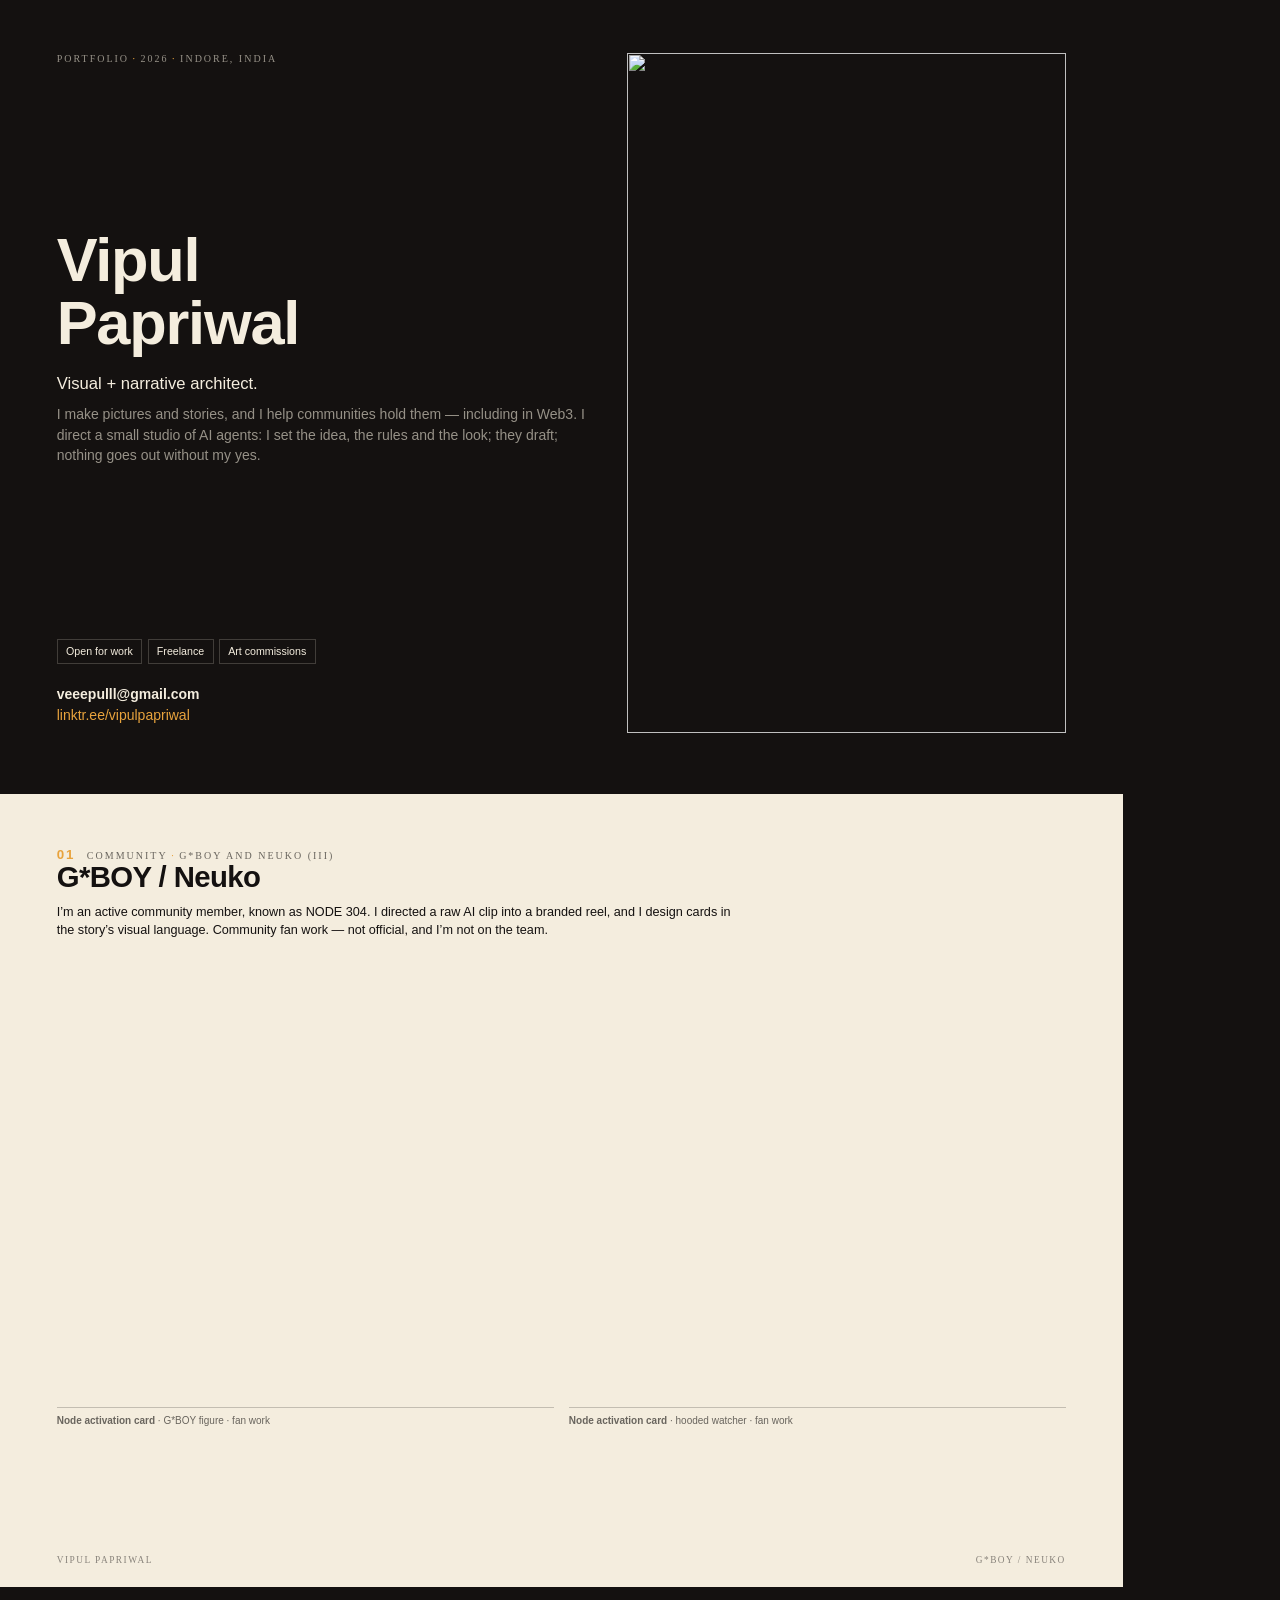
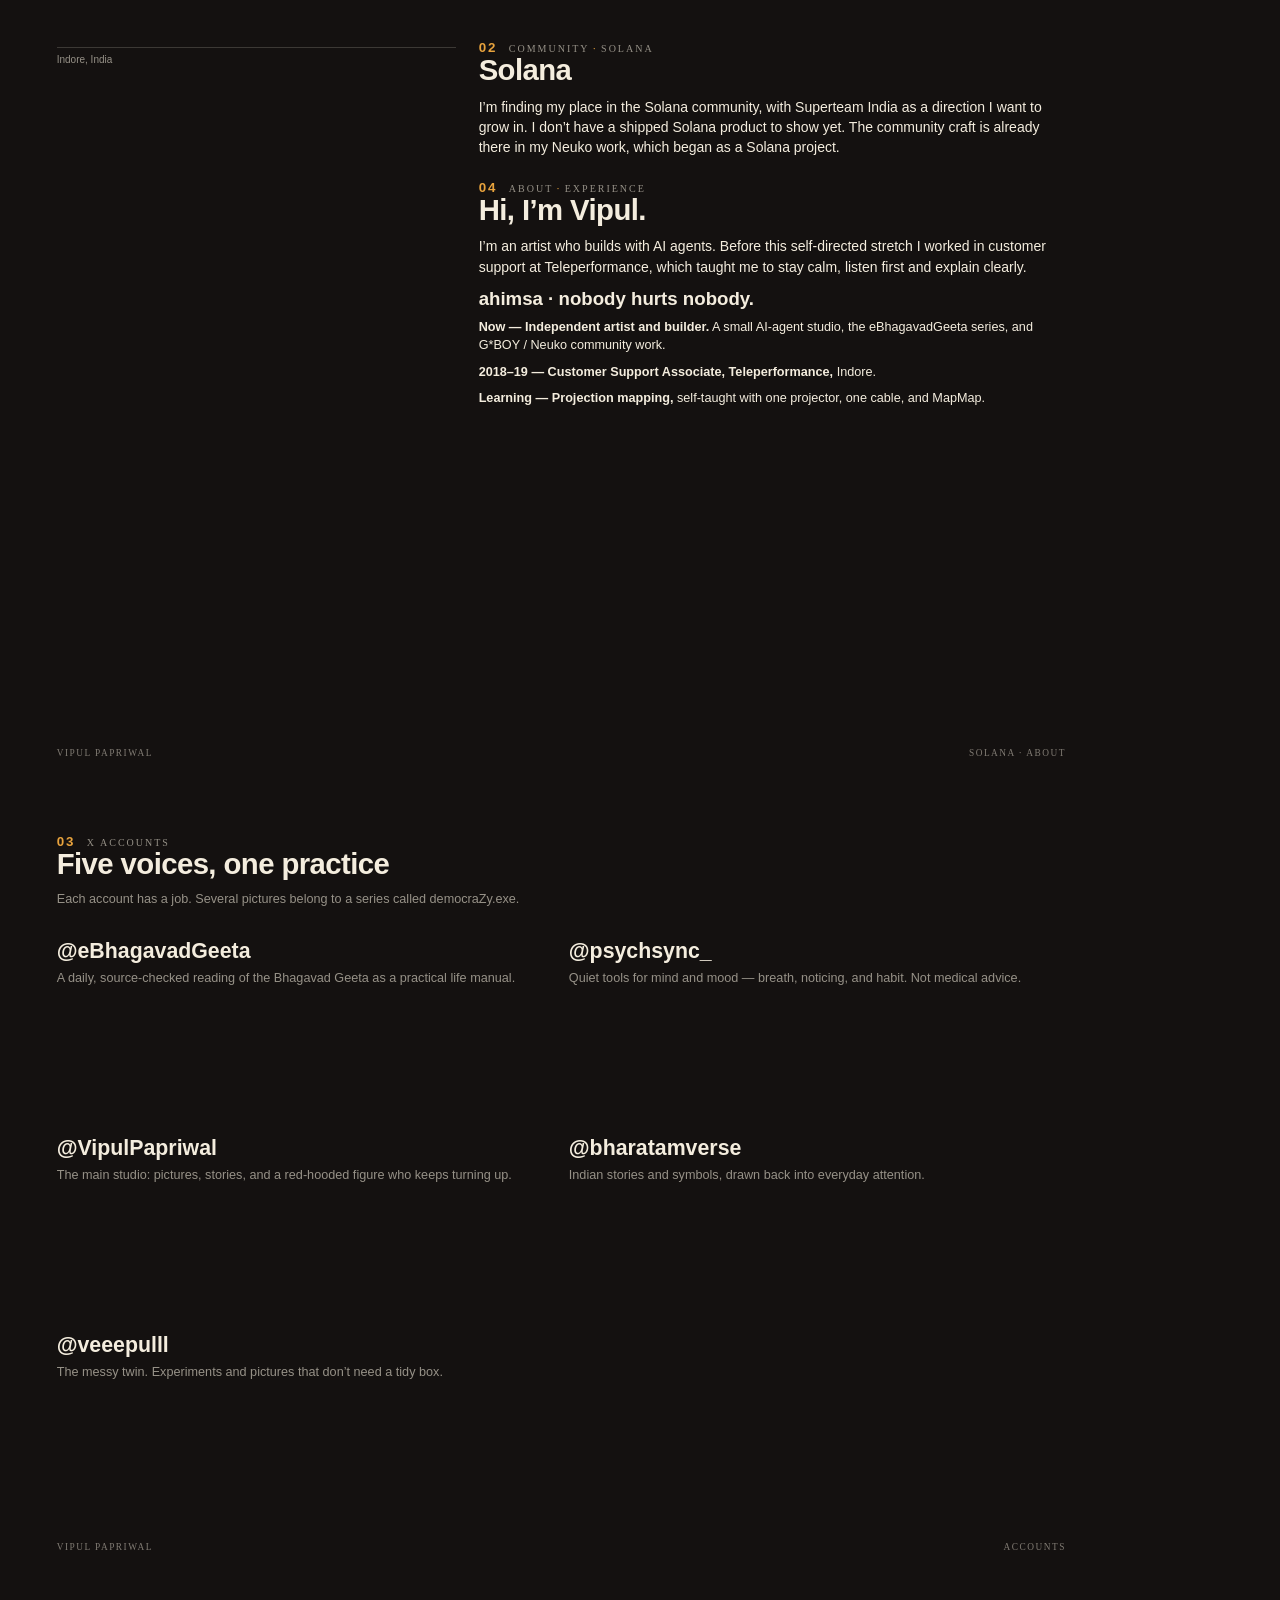
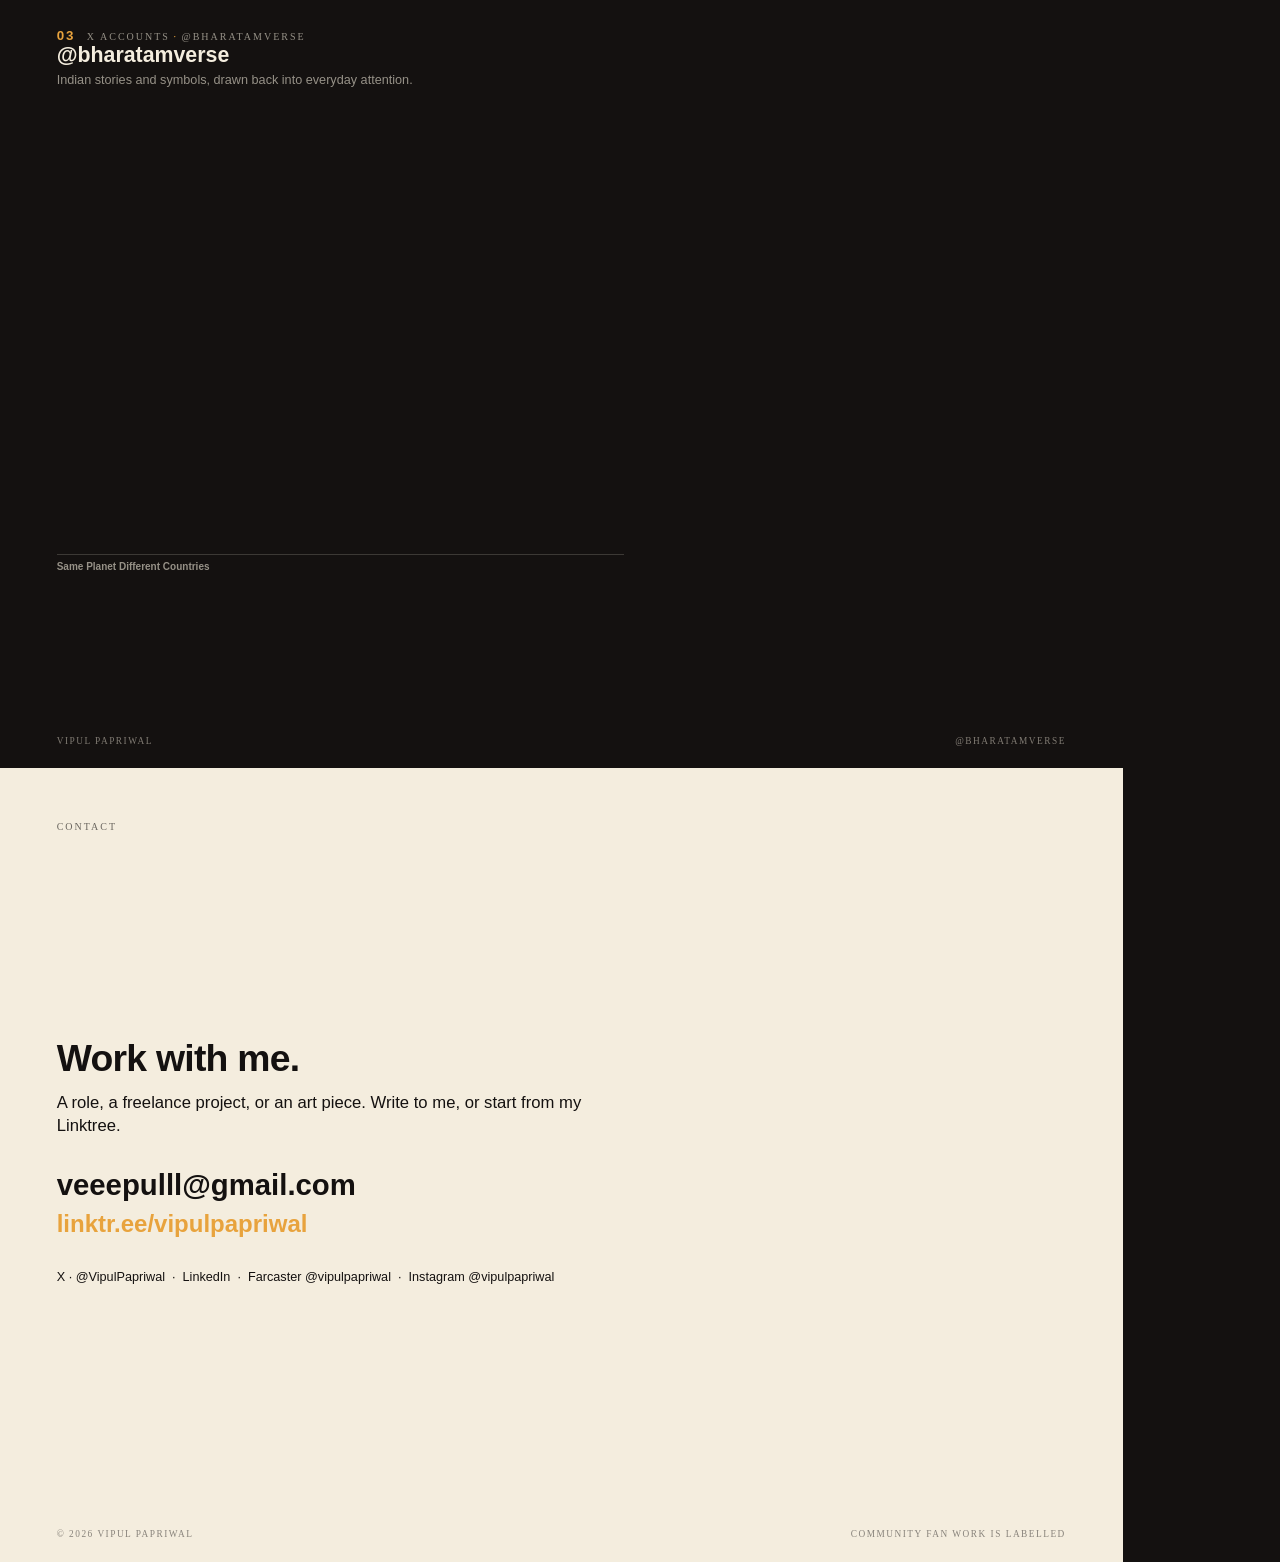
==== print.html @ c5badc03 "Portfolio v2 (dark)" ====
<!doctype html><html lang="en"><head><meta charset="utf-8"><title>Vipul Papriwal · Portfolio</title><style>
@font-face{font-family:"Unbounded";src:url("assets/fonts/Unbounded.ttf") format("truetype");font-weight:200 900}
@font-face{font-family:"Space Grotesk";src:url("assets/fonts/SpaceGrotesk.ttf") format("truetype");font-weight:300 700}
@font-face{font-family:"Tiro";src:url("assets/fonts/TiroDevanagariSanskrit-Regular.ttf") format("truetype")}
@font-face{font-family:"Tiro";src:url("assets/fonts/TiroDevanagariSanskrit-Italic.ttf") format("truetype");font-style:italic}
@page{size:A4 landscape;margin:0}
*{box-sizing:border-box}
html,body{margin:0;-webkit-print-color-adjust:exact;print-color-adjust:exact}
body{font:400 10.5pt/1.45 "Space Grotesk",sans-serif;color:#F4EDDE;background:#141110}
.pg{width:297mm;height:210mm;padding:14mm 15mm 16mm;background:#141110;color:#F4EDDE;position:relative;overflow:hidden;page-break-after:always;display:flex;flex-direction:column}
.pg:last-child{page-break-after:auto}
.pg.inv{background:#F4EDDE;color:#141110}
.pg.inv .lb,.pg.inv .cap,.pg.inv .mu{color:color-mix(in srgb, #141110 62%, #F4EDDE)}
.pg.inv .cap{border-color:color-mix(in srgb, #141110 22%, #F4EDDE)}
h1,h2{font-family:"Unbounded",sans-serif;font-weight:800;margin:0;line-height:1.02;letter-spacing:-.02em}
h1{font-size:46pt}h2{font-size:22pt;margin:0 0 3mm}
.lb{font:500 7.5pt "Space Grotesk";letter-spacing:.2em;text-transform:uppercase;color:color-mix(in srgb, #F4EDDE 58%, #141110)}
.lb i{font-style:normal;color:#E8A33D;padding:0 .35em}
.n{font:800 10pt Unbounded,sans-serif;color:#E8A33D;margin-right:3mm}
.cap{font-size:7.5pt;color:color-mix(in srgb, #F4EDDE 58%, #141110);border-top:1px solid color-mix(in srgb, #F4EDDE 18%, #141110);padding-top:1.4mm;margin-top:1.8mm;line-height:1.35}
.cap b{font-weight:600;color:inherit}
.mu{color:color-mix(in srgb, #F4EDDE 58%, #141110)}
.foot{position:absolute;bottom:6mm;left:15mm;right:15mm;display:flex;justify-content:space-between;font:500 7pt "Space Grotesk";letter-spacing:.16em;text-transform:uppercase;color:color-mix(in srgb, #F4EDDE 48%, #141110)}
.pg.inv .foot{color:color-mix(in srgb, #141110 48%, #F4EDDE)}
.row{display:flex;gap:6mm;flex:1;min-height:0;max-height:100%}
.col{display:flex;flex-direction:column;min-height:0}
.photo{width:100%;max-height:152mm;object-fit:cover}
.onefig{max-height:152mm;width:auto;max-width:100%;object-fit:contain}
.grid figure img{max-height:118mm;object-fit:contain;width:100%;height:auto}
.grid.g1{grid-template-columns:minmax(0, 150mm)}
img,video{display:block;max-width:100%;height:auto}
.fit{width:100%;height:100%;object-fit:cover}
p{margin:0 0 2.2mm}
a{color:#E8A33D;text-decoration:none}
.chip{display:inline-block;border:1px solid color-mix(in srgb, #F4EDDE 20%, #141110);padding:1mm 2.2mm;margin:0 1.4mm 1.4mm 0;font-size:8pt}
.grid{display:grid;gap:4mm;flex:1;min-height:0}
.grid.g2{grid-template-columns:1fr 1fr}
.grid.g3{grid-template-columns:1fr 1fr 1fr}
figure{margin:0;display:flex;flex-direction:column;min-height:0}
figure img{width:100%;height:auto;max-height:100%;object-fit:contain;flex:1}
.leadp{font-size:12.5pt;max-width:150mm;margin-top:5mm;line-height:1.35}
.small{font-size:9.5pt}
.tag{color:#E8A33D;letter-spacing:.12em;text-transform:uppercase;font-size:6.5pt;margin-left:1.5mm}
</style></head><body>
<section class="pg">
  <div class="row">
    <div class="col" style="flex:1.25;justify-content:space-between">
      <div class="lb">Portfolio<i>·</i>2026<i>·</i>Indore, India</div>
      <div>
        <h1>Vipul<br>Papriwal</h1>
        <p class="leadp">Visual + narrative architect.</p>
        <p class="mu" style="max-width:140mm">I make pictures and stories, and I help communities hold them — including in Web3. I direct a small studio of AI agents: I set the idea, the rules and the look; they draft; nothing goes out without my yes.</p>
      </div>
      <div>
        <span class="chip">Open for work</span><span class="chip">Freelance</span><span class="chip">Art commissions</span>
        <p style="margin-top:4mm"><b>veeepulll@gmail.com</b><br><span style="color:#E8A33D">linktr.ee/vipulpapriwal</span></p>
      </div>
    </div>
    <div class="col" style="flex:1"><img class="fit" src="assets/img/portrait.jpg" style="object-position:50% 28%" alt=""></div>
  </div>
</section>

<section class="pg inv">
  <div class="lb"><span class="n">01</span>Community<i>·</i>G*BOY and Neuko (iii)</div>
  <h2>G*BOY / Neuko</h2>
  <div class="row" style="flex:0 0 auto;margin-bottom:4mm">
    <p class="small" style="max-width:180mm;margin:0">I’m an active community member, known as NODE 304. I directed a raw AI clip into a branded reel, and I design cards in the story’s visual language. Community fan work — not official, and I’m not on the team.</p>
  </div>
  <div class="grid g2"><figure><img src="assets/img/neuko_node_card_gboy.jpg" alt=""><div class="cap"><b>Node activation card</b> · G*BOY figure · fan work</div></figure><figure><img src="assets/img/neuko_node_card_eye.jpg" alt=""><div class="cap"><b>Node activation card</b> · hooded watcher · fan work</div></figure></div>
  <div class="foot"><span>Vipul Papriwal</span><span>G*BOY / Neuko</span></div>
</section>

<section class="pg">
  <div class="row">
    <div class="col" style="flex:.85">
      <img class="photo" src="assets/img/portrait_husky.jpg" alt="" style="object-position:50% 20%">
      <div class="cap">Indore, India</div>
    </div>
    <div class="col" style="flex:1.25;justify-content:space-between">
      <div>
        <div class="lb"><span class="n">02</span>Community<i>·</i>Solana</div>
        <h2>Solana</h2>
        <p>I’m finding my place in the Solana community, with Superteam India as a direction I want to grow in. I don’t have a shipped Solana product to show yet. The community craft is already there in my Neuko work, which began as a Solana project.</p>
        <div class="lb" style="margin-top:6mm"><span class="n">04</span>About<i>·</i>experience</div>
        <h2>Hi, I’m Vipul.</h2>
        <p>I’m an artist who builds with AI agents. Before this self-directed stretch I worked in customer support at Teleperformance, which taught me to stay calm, listen first and explain clearly.</p>
        <p style="font:700 14pt Unbounded,sans-serif;margin:3mm 0 2mm">ahimsa · nobody hurts nobody.</p>
        <p class="small"><b>Now — Independent artist and builder.</b> A small AI-agent studio, the eBhagavadGeeta series, and G*BOY / Neuko community work.</p>
        <p class="small"><b>2018–19 — Customer Support Associate, Teleperformance,</b> Indore.</p>
        <p class="small"><b>Learning — Projection mapping,</b> self-taught with one projector, one cable, and MapMap.</p>
      </div>
    </div>
  </div>
  <div class="foot"><span>Vipul Papriwal</span><span>Solana · About</span></div>
</section>
<section class="pg"><div class="lb"><span class="n">03</span>X accounts</div><h2>Five voices, one practice</h2><p class="small mu" style="max-width:180mm;margin:0 0 8mm">Each account has a job. Several pictures belong to a series called democraZy.exe.</p><div class="grid g2"><div style="margin-bottom:7mm"><div style="font:800 16pt Unbounded,sans-serif">@eBhagavadGeeta</div><p class="small mu" style="max-width:140mm;margin:1.5mm 0 0">A daily, source-checked reading of the Bhagavad Geeta as a practical life manual.</p></div><div style="margin-bottom:7mm"><div style="font:800 16pt Unbounded,sans-serif">@psychsync_</div><p class="small mu" style="max-width:140mm;margin:1.5mm 0 0">Quiet tools for mind and mood — breath, noticing, and habit. Not medical advice.</p></div><div style="margin-bottom:7mm"><div style="font:800 16pt Unbounded,sans-serif">@VipulPapriwal</div><p class="small mu" style="max-width:140mm;margin:1.5mm 0 0">The main studio: pictures, stories, and a red-hooded figure who keeps turning up.</p></div><div style="margin-bottom:7mm"><div style="font:800 16pt Unbounded,sans-serif">@bharatamverse</div><p class="small mu" style="max-width:140mm;margin:1.5mm 0 0">Indian stories and symbols, drawn back into everyday attention.</p></div><div style="margin-bottom:7mm"><div style="font:800 16pt Unbounded,sans-serif">@veeepulll</div><p class="small mu" style="max-width:140mm;margin:1.5mm 0 0">The messy twin. Experiments and pictures that don’t need a tidy box.</p></div></div><div class="foot"><span>Vipul Papriwal</span><span>Accounts</span></div></section>
<section class="pg"><div class="lb"><span class="n">03</span>X accounts<i>·</i>@bharatamverse</div><div class="col" style="flex:1"><div style="font:800 16pt Unbounded,sans-serif">@bharatamverse</div><p class="small mu" style="max-width:120mm;margin:1mm 0 3mm">Indian stories and symbols, drawn back into everyday attention.</p><div class="grid g1"><figure><img src="assets/art/01.jpg" alt=""><div class="cap"><b>Same Planet Different Countries</b></div></figure></div></div><div class="foot"><span>Vipul Papriwal</span><span>@bharatamverse</span></div></section>

<section class="pg inv">
  <div class="lb">Contact</div>
  <div class="col" style="flex:1;justify-content:center">
    <h2 style="font-size:28pt;margin-bottom:4mm">Work with me.</h2>
    <p class="leadp" style="margin-top:0">A role, a freelance project, or an art piece. Write to me, or start from my Linktree.</p>
    <p style="font:800 22pt Unbounded,sans-serif;margin:6mm 0 2mm">veeepulll@gmail.com</p>
    <p style="font:800 18pt Unbounded,sans-serif;color:#E8A33D;margin:0 0 8mm">linktr.ee/vipulpapriwal</p>
    <p class="small">X · @VipulPapriwal &nbsp;·&nbsp; LinkedIn &nbsp;·&nbsp; Farcaster @vipulpapriwal &nbsp;·&nbsp; Instagram @vipulpapriwal</p>
  </div>
  <div class="foot"><span>© 2026 Vipul Papriwal</span><span>Community fan work is labelled</span></div>
</section></body></html>
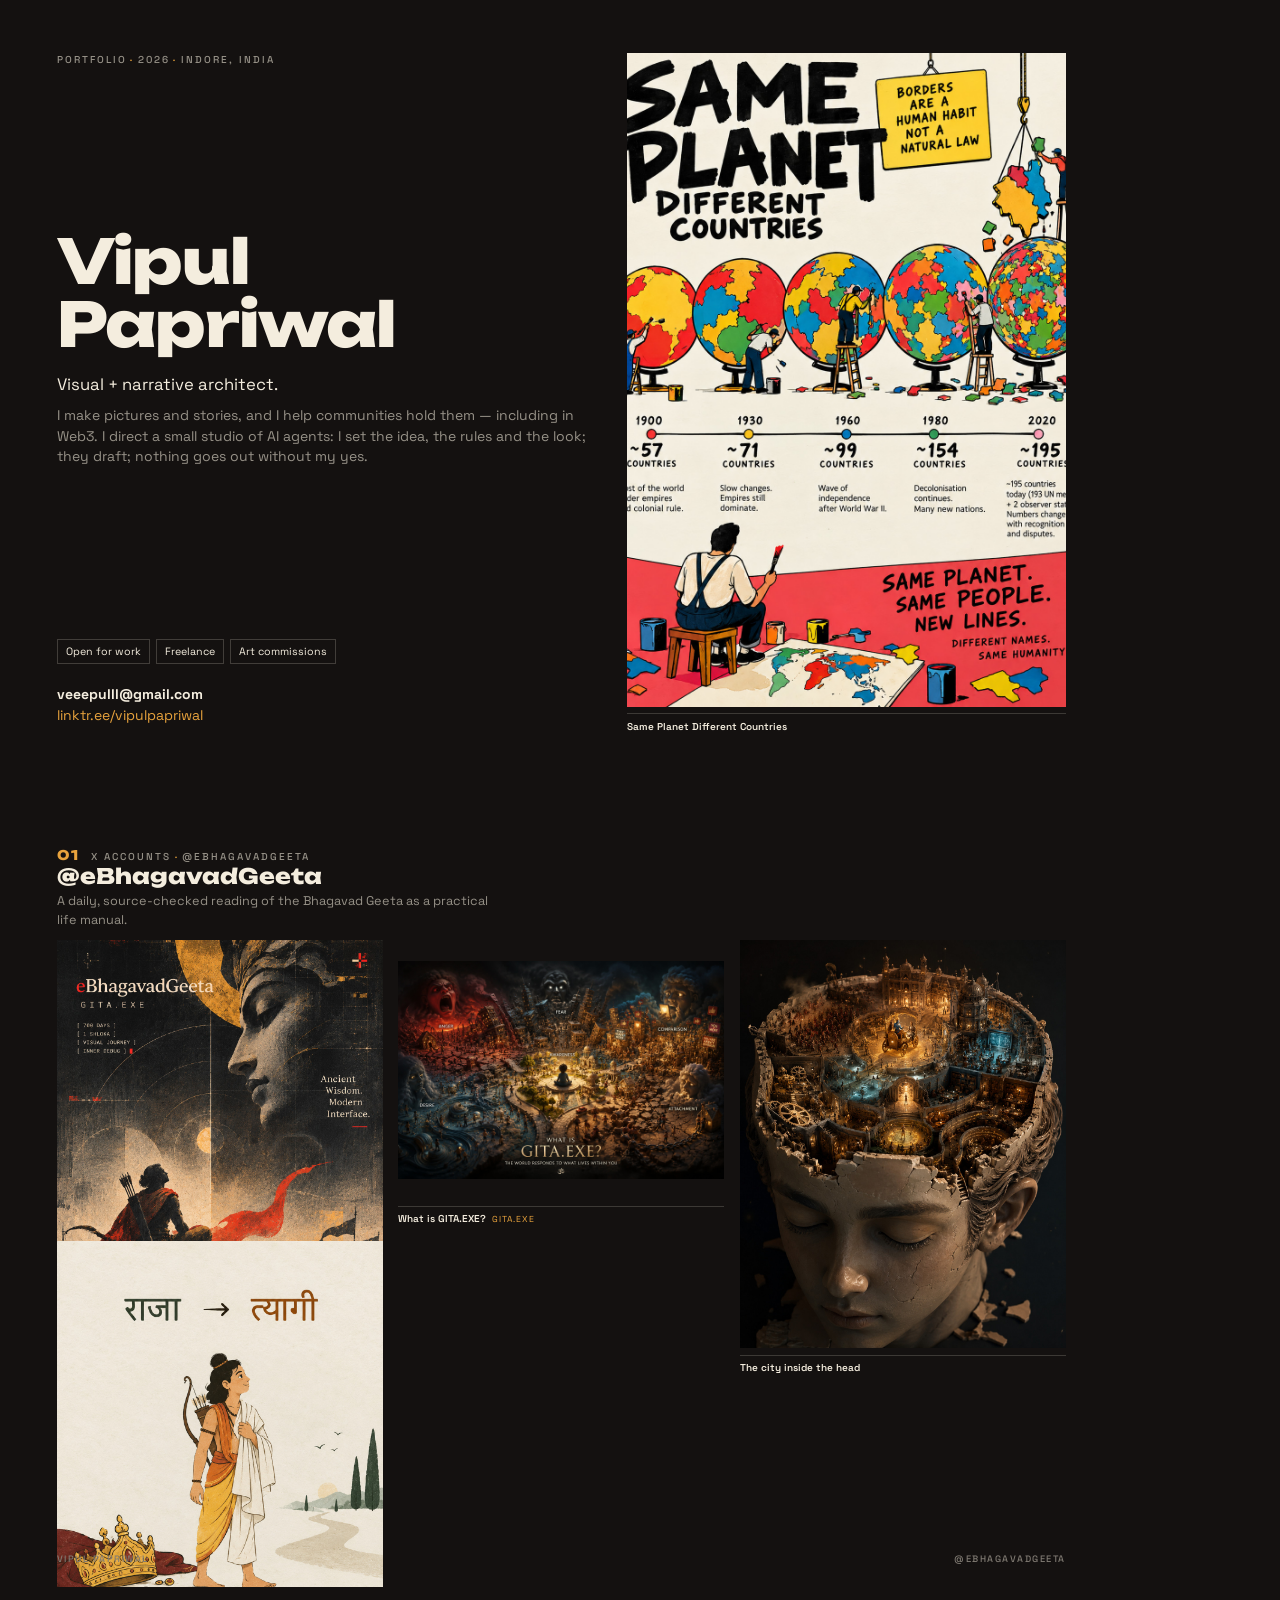
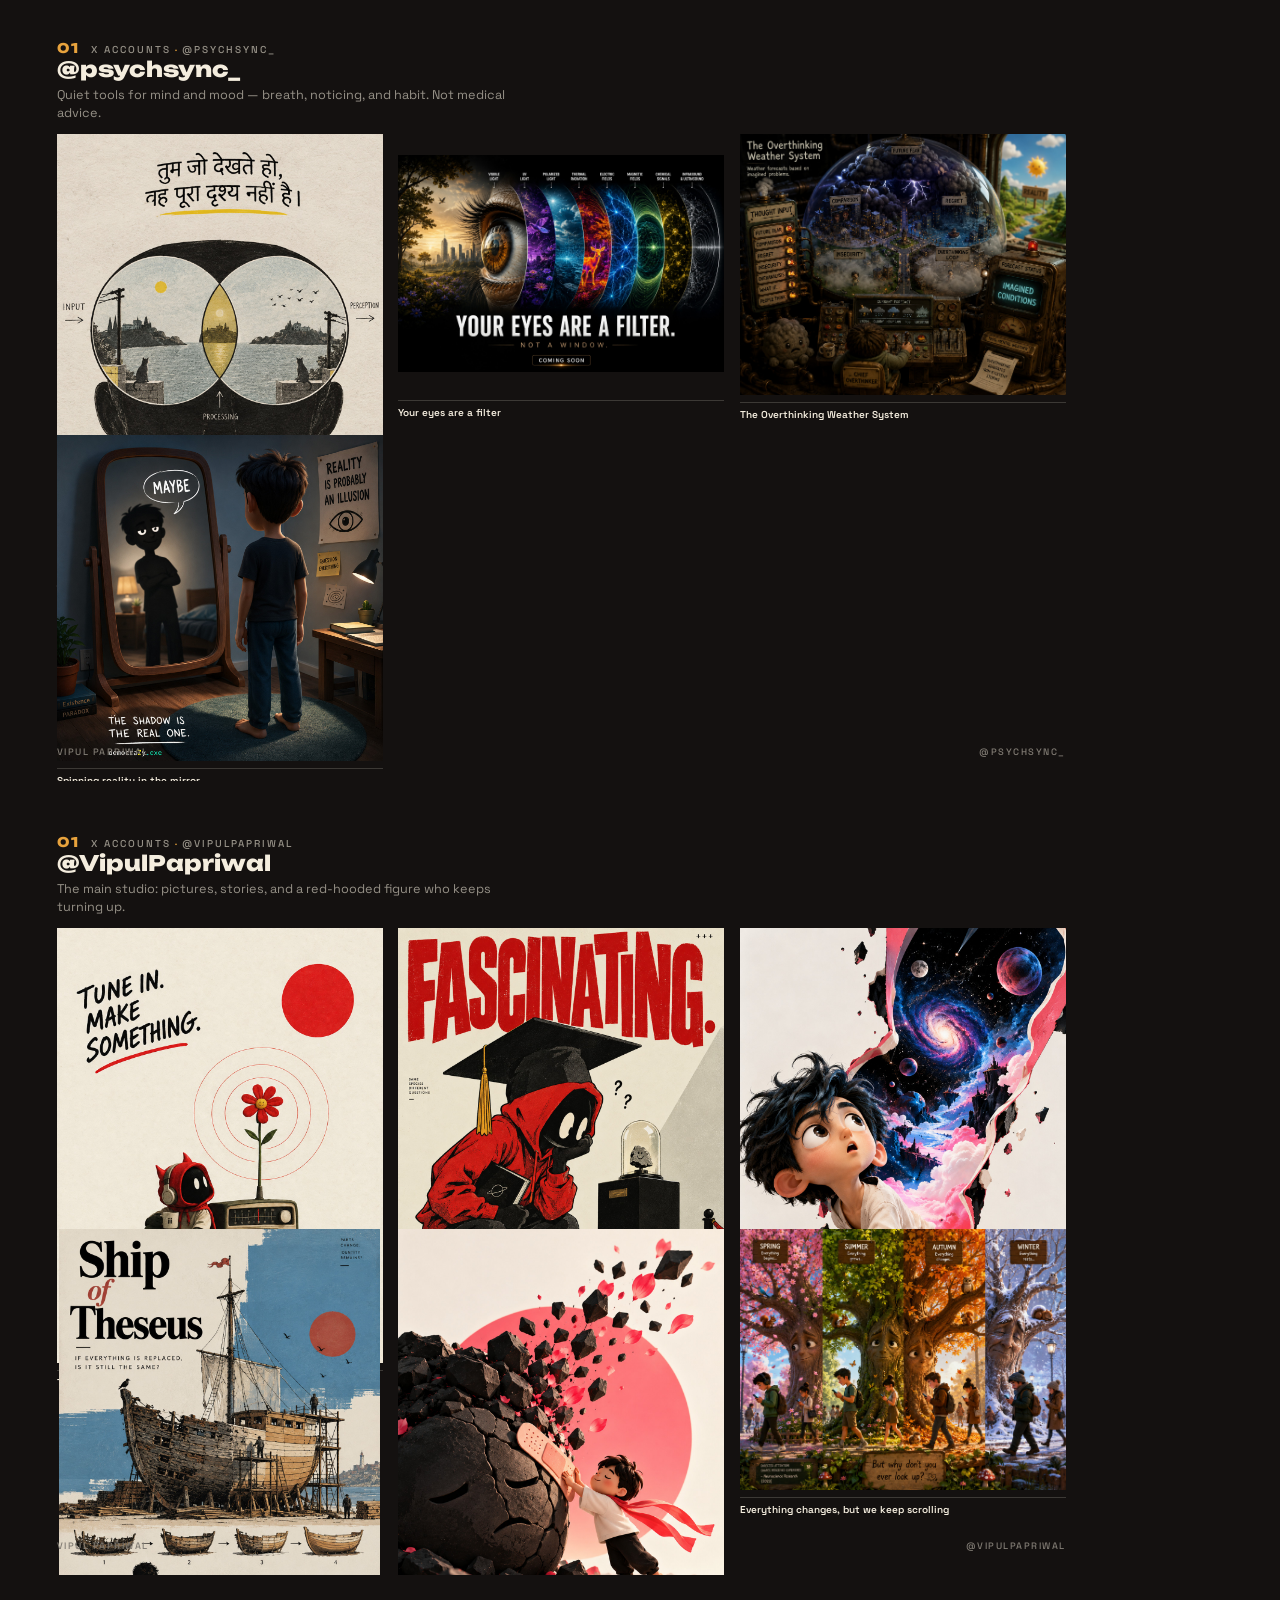
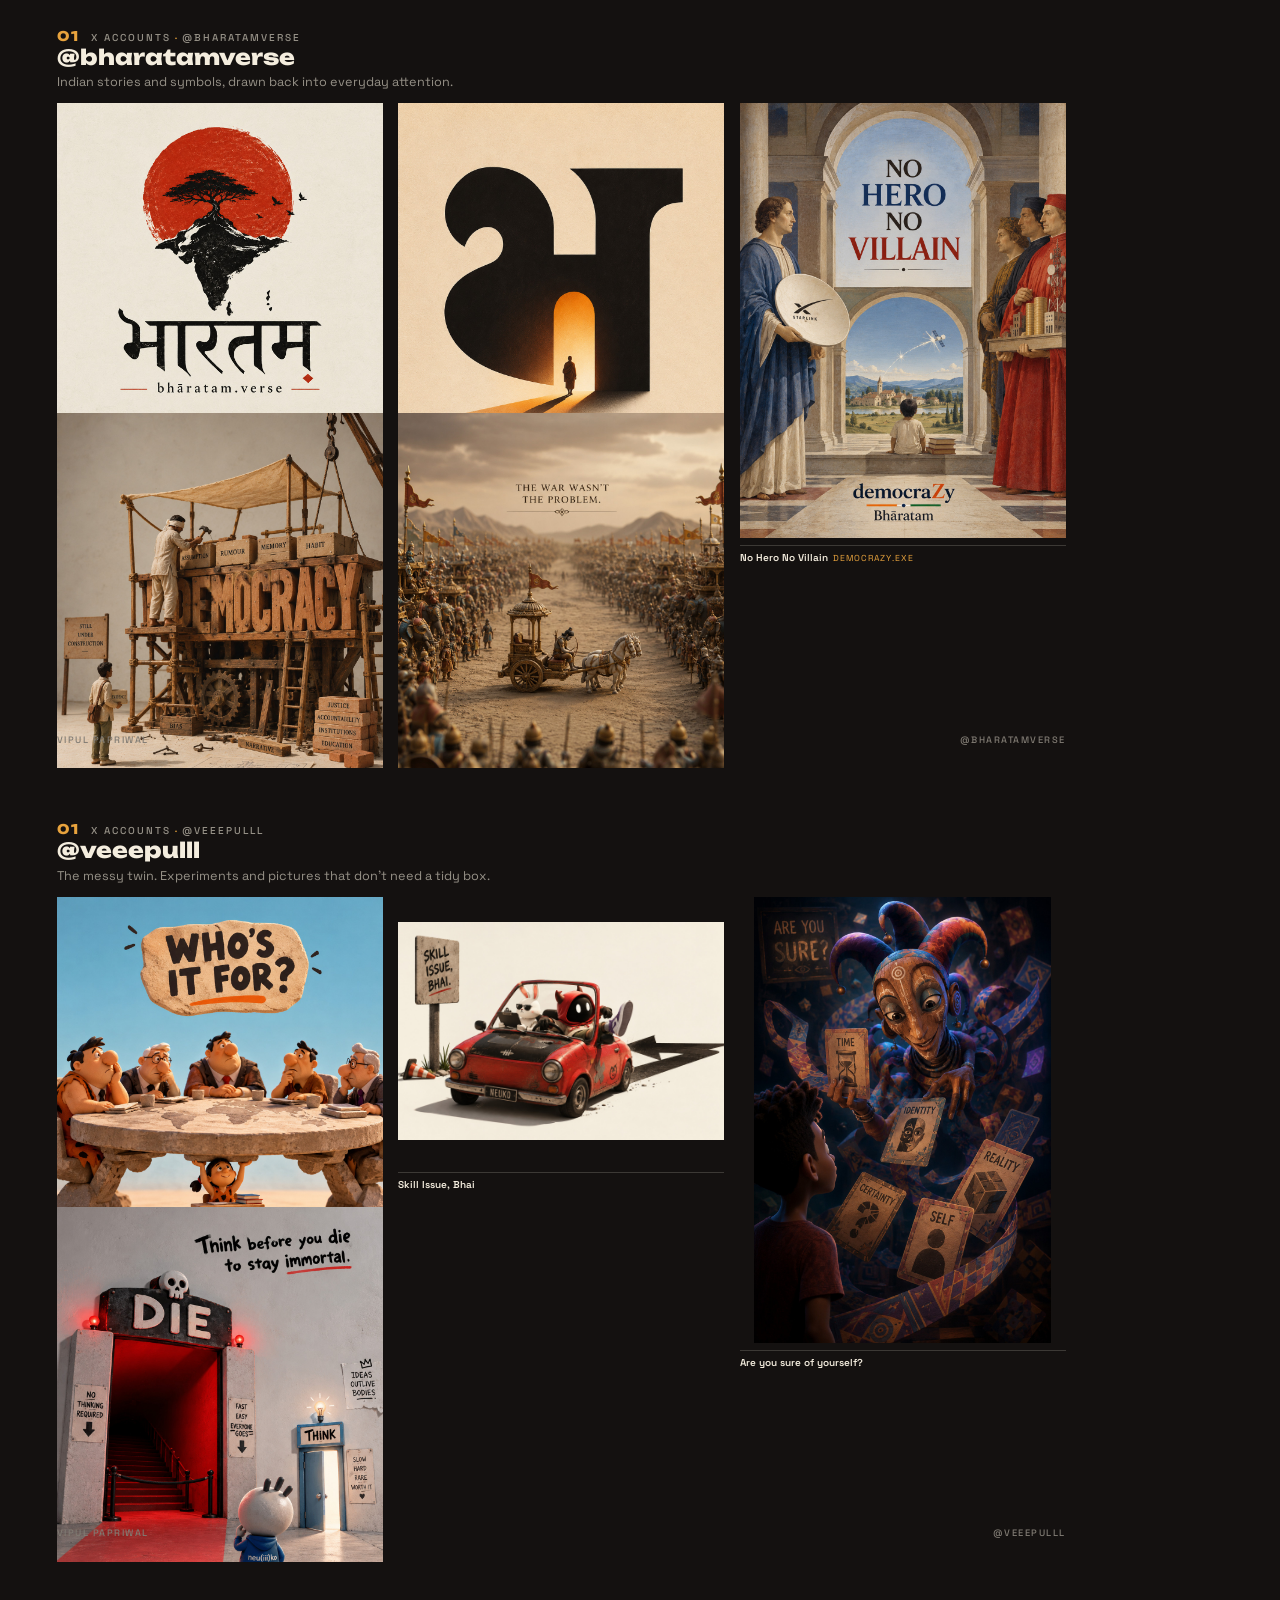
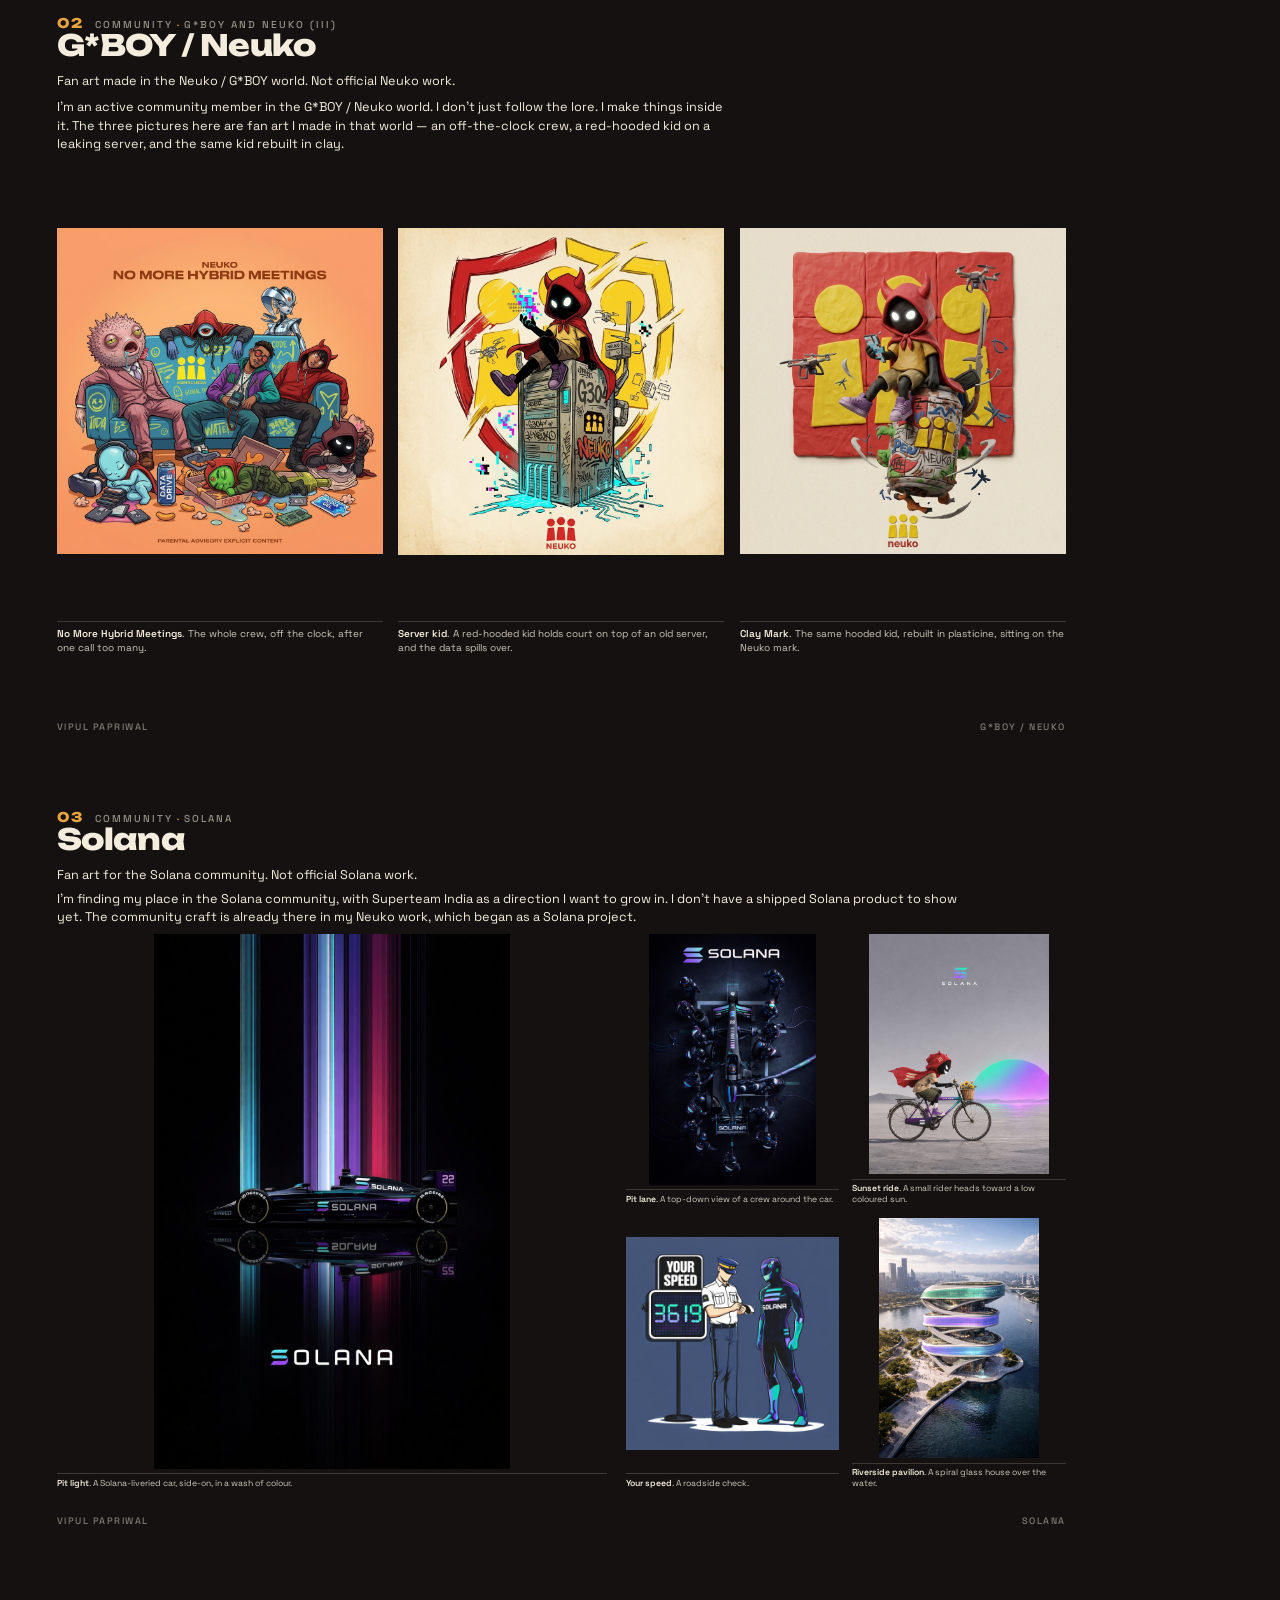
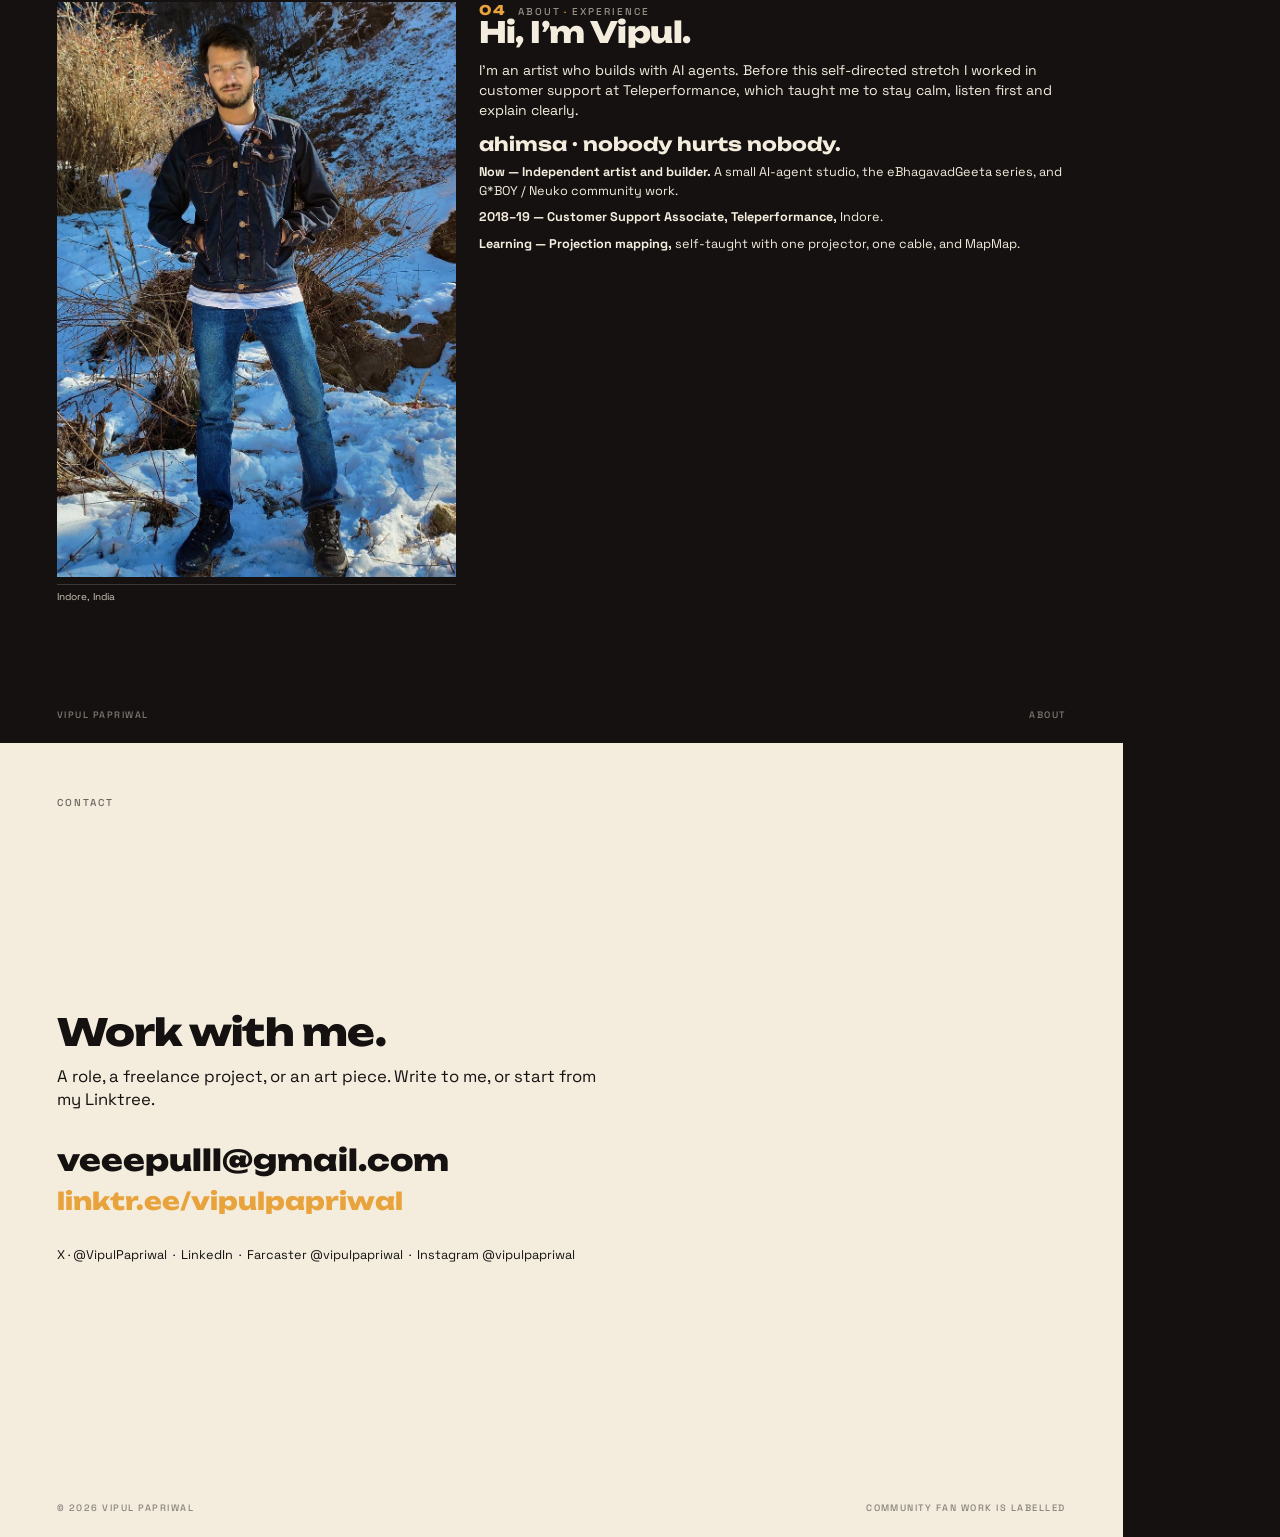
==== commit dec593f7: "Portfolio v2: dark build, new art, Solana + G*BOY fan-art sections; remove old node media" ====
--- a/print.html
+++ b/print.html
@@ -17,8 +17,8 @@
 .lb{font:500 7.5pt "Space Grotesk";letter-spacing:.2em;text-transform:uppercase;color:color-mix(in srgb, #F4EDDE 58%, #141110)}
 .lb i{font-style:normal;color:#E8A33D;padding:0 .35em}
 .n{font:800 10pt Unbounded,sans-serif;color:#E8A33D;margin-right:3mm}
-.cap{font-size:7.5pt;color:color-mix(in srgb, #F4EDDE 58%, #141110);border-top:1px solid color-mix(in srgb, #F4EDDE 18%, #141110);padding-top:1.4mm;margin-top:1.8mm;line-height:1.35}
-.cap b{font-weight:600;color:inherit}
+.cap{font-size:7.5pt;color:color-mix(in srgb, #F4EDDE 82%, #141110);border-top:1px solid color-mix(in srgb, #F4EDDE 18%, #141110);padding-top:1.4mm;margin-top:1.8mm;line-height:1.35}
+.cap b{font-weight:600;color:#F4EDDE}
 .mu{color:color-mix(in srgb, #F4EDDE 58%, #141110)}
 .foot{position:absolute;bottom:6mm;left:15mm;right:15mm;display:flex;justify-content:space-between;font:500 7pt "Space Grotesk";letter-spacing:.16em;text-transform:uppercase;color:color-mix(in srgb, #F4EDDE 48%, #141110)}
 .pg.inv .foot{color:color-mix(in srgb, #141110 48%, #F4EDDE)}
@@ -38,6 +38,13 @@
 .grid.g3{grid-template-columns:1fr 1fr 1fr}
 figure{margin:0;display:flex;flex-direction:column;min-height:0}
 figure img{width:100%;height:auto;max-height:100%;object-fit:contain;flex:1}
+.solrow{flex:1;min-height:0;display:flex;gap:5mm;margin-top:2mm;align-items:stretch}
+.solrow > .leadc{flex:1.25;min-width:0;min-height:0;display:flex}
+.solrow > .leadc figure{flex:1}
+.solrow > .rest{flex:1;min-width:0;min-height:0;display:grid;grid-template-columns:1fr 1fr;grid-template-rows:1fr 1fr;gap:3.5mm}
+.solrow figure{min-height:0;overflow:hidden}
+.solrow figure img{flex:1 1 0;height:0;width:100%;max-height:none;object-fit:contain}
+.solrow .cap{font-size:6.5pt;margin-top:1.2mm;padding-top:1mm;line-height:1.25;flex:0 0 auto}
 .leadp{font-size:12.5pt;max-width:150mm;margin-top:5mm;line-height:1.35}
 .small{font-size:9.5pt}
 .tag{color:#E8A33D;letter-spacing:.12em;text-transform:uppercase;font-size:6.5pt;margin-left:1.5mm}
@@ -56,32 +63,45 @@
         <p style="margin-top:4mm"><b>veeepulll@gmail.com</b><br><span style="color:#E8A33D">linktr.ee/vipulpapriwal</span></p>
       </div>
     </div>
-    <div class="col" style="flex:1"><img class="fit" src="assets/img/portrait.jpg" style="object-position:50% 28%" alt=""></div>
+    <div class="col" style="flex:1">
+      <img class="fit" src="assets/art/01.jpg" alt="A timeline of five painted globes from 1900 to 2020, gaining more country-coloured patches as the decades pass. Below, a figure sits on a stool and paints a world map. A sign reads: Borders are a human habit, not a natural law. The line at the bottom: Same planet. Same people. New lines.">
+      <div class="cap"><b>Same Planet Different Countries</b></div>
+    </div>
   </div>
 </section>
+<section class="pg"><div class="lb"><span class="n">01</span>X accounts<i>·</i>@eBhagavadGeeta</div><div class="col" style="flex:1"><div style="font:800 16pt Unbounded,sans-serif">@eBhagavadGeeta</div><p class="small mu" style="max-width:120mm;margin:1mm 0 3mm">A daily, source-checked reading of the Bhagavad Geeta as a practical life manual.</p><div class="grid g3"><figure><img src="assets/art/13.jpg" alt="An eBhagavadGeeta teaser for GITA.EXE: a seated archer in a red cloak looks up at a monumental stone profile. Lines on the poster: 700 days, 1 shloka, visual journey, inner debug, and Ancient Wisdom. Modern Interface."><div class="cap"><b>GITA.EXE · 700 days</b><span class="tag">GITA.EXE</span></div></figure><figure><img src="assets/art/15.jpg" alt="A wide city of inner life: Anger, Desire, Fear, Comparison and Attachment press in from the edges, while a small figure sits in Awareness at the centre. Title: What is GITA.EXE? Subtitle: The world responds to what lives within you."><div class="cap"><b>What is GITA.EXE?</b><span class="tag">GITA.EXE</span></div></figure><figure><img src="assets/art/12.jpg" alt="A classical human head opened in cross-section to reveal a miniature city held quietly inside thought."><div class="cap"><b>The city inside the head</b></div></figure><figure><img src="assets/art/24.jpg" alt="A standing figure walks away from a fallen crown, under the Hindi line राजा → त्यागी. Signed विपुलम्."><div class="cap"><b>From King to Renouncer</b> · विपुलम्</div></figure></div></div><div class="foot"><span>Vipul Papriwal</span><span>@eBhagavadGeeta</span></div></section>
+<section class="pg"><div class="lb"><span class="n">01</span>X accounts<i>·</i>@psychsync_</div><div class="col" style="flex:1"><div style="font:800 16pt Unbounded,sans-serif">@psychsync_</div><p class="small mu" style="max-width:120mm;margin:1mm 0 3mm">Quiet tools for mind and mood — breath, noticing, and habit. Not medical advice.</p><div class="grid g3"><figure><img src="assets/art/07.jpg" alt="A head drawn as a study in perception. Two circular eyes show almost the same seashore, labelled Input and Perception, with Processing in the overlap. The Hindi line: you are not seeing the whole scene. Signed पापरीवालः."><div class="cap"><b>तुम जो देखते हो, वह पूरा दृश्य नहीं है</b> · पापरीवालः</div></figure><figure><img src="assets/art/14.jpg" alt="A cinematic eye opening into bands of visible light, ultraviolet, polarised light, heat, electric and magnetic fields, chemical signals and infrasound. The line: Your eyes are a filter. Not a window."><div class="cap"><b>Your eyes are a filter</b></div></figure><figure><img src="assets/art/06.jpg" alt="A child labelled Chief Overthinker sits at a brass console, watching a glass globe of storms named Future Fear, Comparison, Regret, Insecurity and Overthinking Loop, while a sunny window marked Reality sits ignored to the side. Subtitle: Weather forecasts based on imagined problems."><div class="cap"><b>The Overthinking Weather System</b></div></figure><figure><img src="assets/art/19.jpg" alt="A boy in a bedroom looks into a tall mirror and meets a dark, wide-eyed shadow-self. Notes on the wall ask whether the shadow is the real one."><div class="cap"><b>Spinning reality in the mirror</b></div></figure></div></div><div class="foot"><span>Vipul Papriwal</span><span>@psychsync_</span></div></section>
+<section class="pg"><div class="lb"><span class="n">01</span>X accounts<i>·</i>@VipulPapriwal</div><div class="col" style="flex:1"><div style="font:800 16pt Unbounded,sans-serif">@VipulPapriwal</div><p class="small mu" style="max-width:120mm;margin:1mm 0 3mm">The main studio: pictures, stories, and a red-hooded figure who keeps turning up.</p><div class="grid g3"><figure><img src="assets/art/10.jpg" alt="A red-hooded figure with headphones, a mug and an old radio, from which a smiling flower grows. The line: Tune in. Make something. Credit: @vipulpapriwal."><div class="cap"><b>Tune in. Make something.</b> · @vipulpapriwal</div></figure><figure><img src="assets/art/05.jpg" alt="A red-hooded graduate sits on the steps of a museum, looking at a glass case, under the word FASCINATING."><div class="cap"><b>Fascinating.</b></div></figure><figure><img src="assets/art/11.jpg" alt="A boy reaching toward, or shouting, a swirling galaxy. Signed विपुलम्."><div class="cap"><b>Galaxy at the stone face</b> · विपुलम्</div></figure><figure><img src="assets/art/09.jpg" alt="A poster on the Ship of Theseus: a wooden vessel rebuilt piece by piece on a shore, asking whether it is still the same. Signed पापरीवालः."><div class="cap"><b>Ship of Theseus</b> · पापरीवालः</div></figure><figure><img src="assets/art/18.jpg" alt="A small figure in a red cape stands before a black sphere that is breaking apart against a red sun. Signed पापरीवालः."><div class="cap"><b>The breaking sphere</b> · पापरीवालः</div></figure><figure><img src="assets/art/17.jpg" alt="A street of walking figures moves through a tree that turns from spring to autumn in one frame, phones in hand, under the line: Everything changes, but we keep scrolling."><div class="cap"><b>Everything changes, but we keep scrolling</b></div></figure></div></div><div class="foot"><span>Vipul Papriwal</span><span>@VipulPapriwal</span></div></section>
+<section class="pg"><div class="lb"><span class="n">01</span>X accounts<i>·</i>@bharatamverse</div><div class="col" style="flex:1"><div style="font:800 16pt Unbounded,sans-serif">@bharatamverse</div><p class="small mu" style="max-width:120mm;margin:1mm 0 3mm">Indian stories and symbols, drawn back into everyday attention.</p><div class="grid g3"><figure><img src="assets/art/02.jpg" alt="A red sun rising behind a solitary tree, its roots forming the outline of India, with the wordmark भारतम् and bhāratam.verse underneath."><div class="cap"><b>bhāratam.verse</b></div></figure><figure><img src="assets/art/08.jpg" alt="A tall typographic poster: the Devanagari letter भ in heavy black, a small figure standing at its foot, and the word BHĀRATAM beneath."><div class="cap"><b>भ · BHĀRATAM</b></div></figure><figure><img src="assets/art/04.jpg" alt="A Renaissance-style gathering under a pale sky, painted for democraZy Bhāratam. Title: No Hero No Villain."><div class="cap"><b>No Hero No Villain</b><span class="tag">democraZy.exe</span></div></figure><figure><img src="assets/art/16.jpg" alt="A rickety wooden scaffold in a dusty street spells DEMOCRACY, with a small figure standing before it as if the word were still being built. From democraZy.exe."><div class="cap"><b>Democracy Under Construction</b><span class="tag">democraZy.exe</span></div></figure><figure><img src="assets/art/28.jpg" alt="A vast historical battlefield seen from a chariot, with the line: The war wasn’t the problem."><div class="cap"><b>The war wasn’t the problem</b></div></figure></div></div><div class="foot"><span>Vipul Papriwal</span><span>@bharatamverse</span></div></section>
+<section class="pg"><div class="lb"><span class="n">01</span>X accounts<i>·</i>@veeepulll</div><div class="col" style="flex:1"><div style="font:800 16pt Unbounded,sans-serif">@veeepulll</div><p class="small mu" style="max-width:120mm;margin:1mm 0 3mm">The messy twin. Experiments and pictures that don’t need a tidy box.</p><div class="grid g3"><figure><img src="assets/art/03.jpg" alt="A stone-age council at a stone table, modelled as if to decide together, with the line Who’s it for? From the series democraZy.exe."><div class="cap"><b>Who’s it for?</b><span class="tag">democraZy.exe</span></div></figure><figure><img src="assets/art/25.jpg" alt="A tiny red car packed with a red-hooded driver and a crew of cats, under the line Skill Issue, Bhai."><div class="cap"><b>Skill Issue, Bhai</b></div></figure><figure><img src="assets/art/26.jpg" alt="A painted jester holds a spread of cards labelled with doubts and poses, under the question: Are you sure of yourself?"><div class="cap"><b>Are you sure of yourself?</b></div></figure><figure><img src="assets/art/27.jpg" alt="A small figure stands before a red neon gate that reads DIE, with the line: Think before you die to stay immortal."><div class="cap"><b>Think Before You Die</b></div></figure></div></div><div class="foot"><span>Vipul Papriwal</span><span>@veeepulll</span></div></section>
 
-<section class="pg inv">
-  <div class="lb"><span class="n">01</span>Community<i>·</i>G*BOY and Neuko (iii)</div>
+<section class="pg">
+  <div class="lb"><span class="n">02</span>Community<i>·</i>G*BOY and Neuko (iii)</div>
   <h2>G*BOY / Neuko</h2>
-  <div class="row" style="flex:0 0 auto;margin-bottom:4mm">
-    <p class="small" style="max-width:180mm;margin:0">I’m an active community member, known as NODE 304. I directed a raw AI clip into a branded reel, and I design cards in the story’s visual language. Community fan work — not official, and I’m not on the team.</p>
-  </div>
-  <div class="grid g2"><figure><img src="assets/img/neuko_node_card_gboy.jpg" alt=""><div class="cap"><b>Node activation card</b> · G*BOY figure · fan work</div></figure><figure><img src="assets/img/neuko_node_card_eye.jpg" alt=""><div class="cap"><b>Node activation card</b> · hooded watcher · fan work</div></figure></div>
+  <p class="small" style="max-width:180mm;margin:0 0 2mm">Fan art made in the Neuko / G*BOY world. Not official Neuko work.</p>
+  <p class="small" style="max-width:180mm;margin:0 0 4mm">I’m an active community member in the G*BOY / Neuko world. I don’t just follow the lore. I make things inside it. The three pictures here are fan art I made in that world — an off-the-clock crew, a red-hooded kid on a leaking server, and the same kid rebuilt in clay.</p>
+  <div class="grid g3"><figure><img src="assets/art/20.jpg" alt="Illustrated ensemble of cartoon characters slumped on a graffiti-covered teal couch against an orange background: a pufferfish in a pink suit, a hooded one-eyed figure, a chrome android, a sleeping alien in headphones and others, surrounded by pizza boxes, snacks and floppy disks. Title text reads “Neuko — No More Hybrid Meetings”."><div class="cap"><b>No More Hybrid Meetings</b>. The whole crew, off the clock, after one call too many.</div></figure><figure><img src="assets/art/21.jpg" alt="Ink-and-wash illustration of a small red-hooded figure with glowing eyes and devil horns sitting on a graffiti-tagged grey server, with pixel glitches, drones and dripping cyan circuitry, in front of a red and yellow Neuko emblem."><div class="cap"><b>Server kid</b>. A red-hooded kid holds court on top of an old server, and the data spills over.</div></figure><figure><img src="assets/art/22.jpg" alt="Clay-style 3D render of a red-hooded figure with glowing eyes holding a phone, seated on a doodled cylinder in front of a red and yellow tiled Neuko logo, with toy drones and dragonflies around it."><div class="cap"><b>Clay Mark</b>. The same hooded kid, rebuilt in plasticine, sitting on the Neuko mark.</div></figure></div>
   <div class="foot"><span>Vipul Papriwal</span><span>G*BOY / Neuko</span></div>
+</section>
+
+<section class="pg">
+  <div class="lb"><span class="n">03</span>Community<i>·</i>Solana</div>
+  <h2>Solana</h2>
+  <p class="small" style="max-width:240mm;margin:0 0 1.5mm">Fan art for the Solana community. Not official Solana work.</p>
+  <p class="small" style="max-width:240mm;margin:0">I’m finding my place in the Solana community, with Superteam India as a direction I want to grow in. I don’t have a shipped Solana product to show yet. The community craft is already there in my Neuko work, which began as a Solana project.</p>
+  <div class="solrow"><div class="leadc"><figure><img src="assets/art/29.jpg" alt="Side view of a Formula-style race car in teal, violet and black livery numbered 22, set against vertical teal, violet and pink light streaks and reflected on a glossy black floor, with the Solana wordmark below."><div class="cap"><b>Pit light</b>. A Solana-liveried car, side-on, in a wash of colour.</div></figure></div><div class="rest"><figure><img src="assets/art/30.jpg" alt="Overhead view of a dark race car numbered 22, Solana on the rear wing, surrounded by a pit crew in dark suits."><div class="cap"><b>Pit lane</b>. A top-down view of a crew around the car.</div></figure><figure><img src="assets/art/31.jpg" alt="A small red-caped figure with a black-and-white face rides a bicycle with a basket of sunflowers across a salt flat toward a rainbow-coloured sun, with a Solana mark in the sky."><div class="cap"><b>Sunset ride</b>. A small rider heads toward a low coloured sun.</div></figure><figure><img src="assets/art/32.jpg" alt="A cartoon traffic officer writes a ticket beside a speed board reading 3619, facing a visored figure in a Solana-marked suit."><div class="cap"><b>Your speed</b>. A roadside check.</div></figure><figure><img src="assets/art/33.jpg" alt="A terraced glass pavilion in cyan, purple and blue rises in a spiral over a river, with a city skyline beyond."><div class="cap"><b>Riverside pavilion</b>. A spiral glass house over the water.</div></figure></div></div>
+  <div class="foot"><span>Vipul Papriwal</span><span>Solana</span></div>
 </section>
 
 <section class="pg">
   <div class="row">
     <div class="col" style="flex:.85">
-      <img class="photo" src="assets/img/portrait_husky.jpg" alt="" style="object-position:50% 20%">
+      <img class="photo" src="assets/img/portrait.jpg" alt="Vipul Papriwal in a denim jacket, standing in snow on a mountain trail" style="object-position:50% 28%">
       <div class="cap">Indore, India</div>
     </div>
     <div class="col" style="flex:1.25;justify-content:space-between">
       <div>
-        <div class="lb"><span class="n">02</span>Community<i>·</i>Solana</div>
-        <h2>Solana</h2>
-        <p>I’m finding my place in the Solana community, with Superteam India as a direction I want to grow in. I don’t have a shipped Solana product to show yet. The community craft is already there in my Neuko work, which began as a Solana project.</p>
-        <div class="lb" style="margin-top:6mm"><span class="n">04</span>About<i>·</i>experience</div>
+        <div class="lb"><span class="n">04</span>About<i>·</i>experience</div>
         <h2>Hi, I’m Vipul.</h2>
         <p>I’m an artist who builds with AI agents. Before this self-directed stretch I worked in customer support at Teleperformance, which taught me to stay calm, listen first and explain clearly.</p>
         <p style="font:700 14pt Unbounded,sans-serif;margin:3mm 0 2mm">ahimsa · nobody hurts nobody.</p>
@@ -91,10 +111,8 @@
       </div>
     </div>
   </div>
-  <div class="foot"><span>Vipul Papriwal</span><span>Solana · About</span></div>
+  <div class="foot"><span>Vipul Papriwal</span><span>About</span></div>
 </section>
-<section class="pg"><div class="lb"><span class="n">03</span>X accounts</div><h2>Five voices, one practice</h2><p class="small mu" style="max-width:180mm;margin:0 0 8mm">Each account has a job. Several pictures belong to a series called democraZy.exe.</p><div class="grid g2"><div style="margin-bottom:7mm"><div style="font:800 16pt Unbounded,sans-serif">@eBhagavadGeeta</div><p class="small mu" style="max-width:140mm;margin:1.5mm 0 0">A daily, source-checked reading of the Bhagavad Geeta as a practical life manual.</p></div><div style="margin-bottom:7mm"><div style="font:800 16pt Unbounded,sans-serif">@psychsync_</div><p class="small mu" style="max-width:140mm;margin:1.5mm 0 0">Quiet tools for mind and mood — breath, noticing, and habit. Not medical advice.</p></div><div style="margin-bottom:7mm"><div style="font:800 16pt Unbounded,sans-serif">@VipulPapriwal</div><p class="small mu" style="max-width:140mm;margin:1.5mm 0 0">The main studio: pictures, stories, and a red-hooded figure who keeps turning up.</p></div><div style="margin-bottom:7mm"><div style="font:800 16pt Unbounded,sans-serif">@bharatamverse</div><p class="small mu" style="max-width:140mm;margin:1.5mm 0 0">Indian stories and symbols, drawn back into everyday attention.</p></div><div style="margin-bottom:7mm"><div style="font:800 16pt Unbounded,sans-serif">@veeepulll</div><p class="small mu" style="max-width:140mm;margin:1.5mm 0 0">The messy twin. Experiments and pictures that don’t need a tidy box.</p></div></div><div class="foot"><span>Vipul Papriwal</span><span>Accounts</span></div></section>
-<section class="pg"><div class="lb"><span class="n">03</span>X accounts<i>·</i>@bharatamverse</div><div class="col" style="flex:1"><div style="font:800 16pt Unbounded,sans-serif">@bharatamverse</div><p class="small mu" style="max-width:120mm;margin:1mm 0 3mm">Indian stories and symbols, drawn back into everyday attention.</p><div class="grid g1"><figure><img src="assets/art/01.jpg" alt=""><div class="cap"><b>Same Planet Different Countries</b></div></figure></div></div><div class="foot"><span>Vipul Papriwal</span><span>@bharatamverse</span></div></section>
 
 <section class="pg inv">
   <div class="lb">Contact</div>
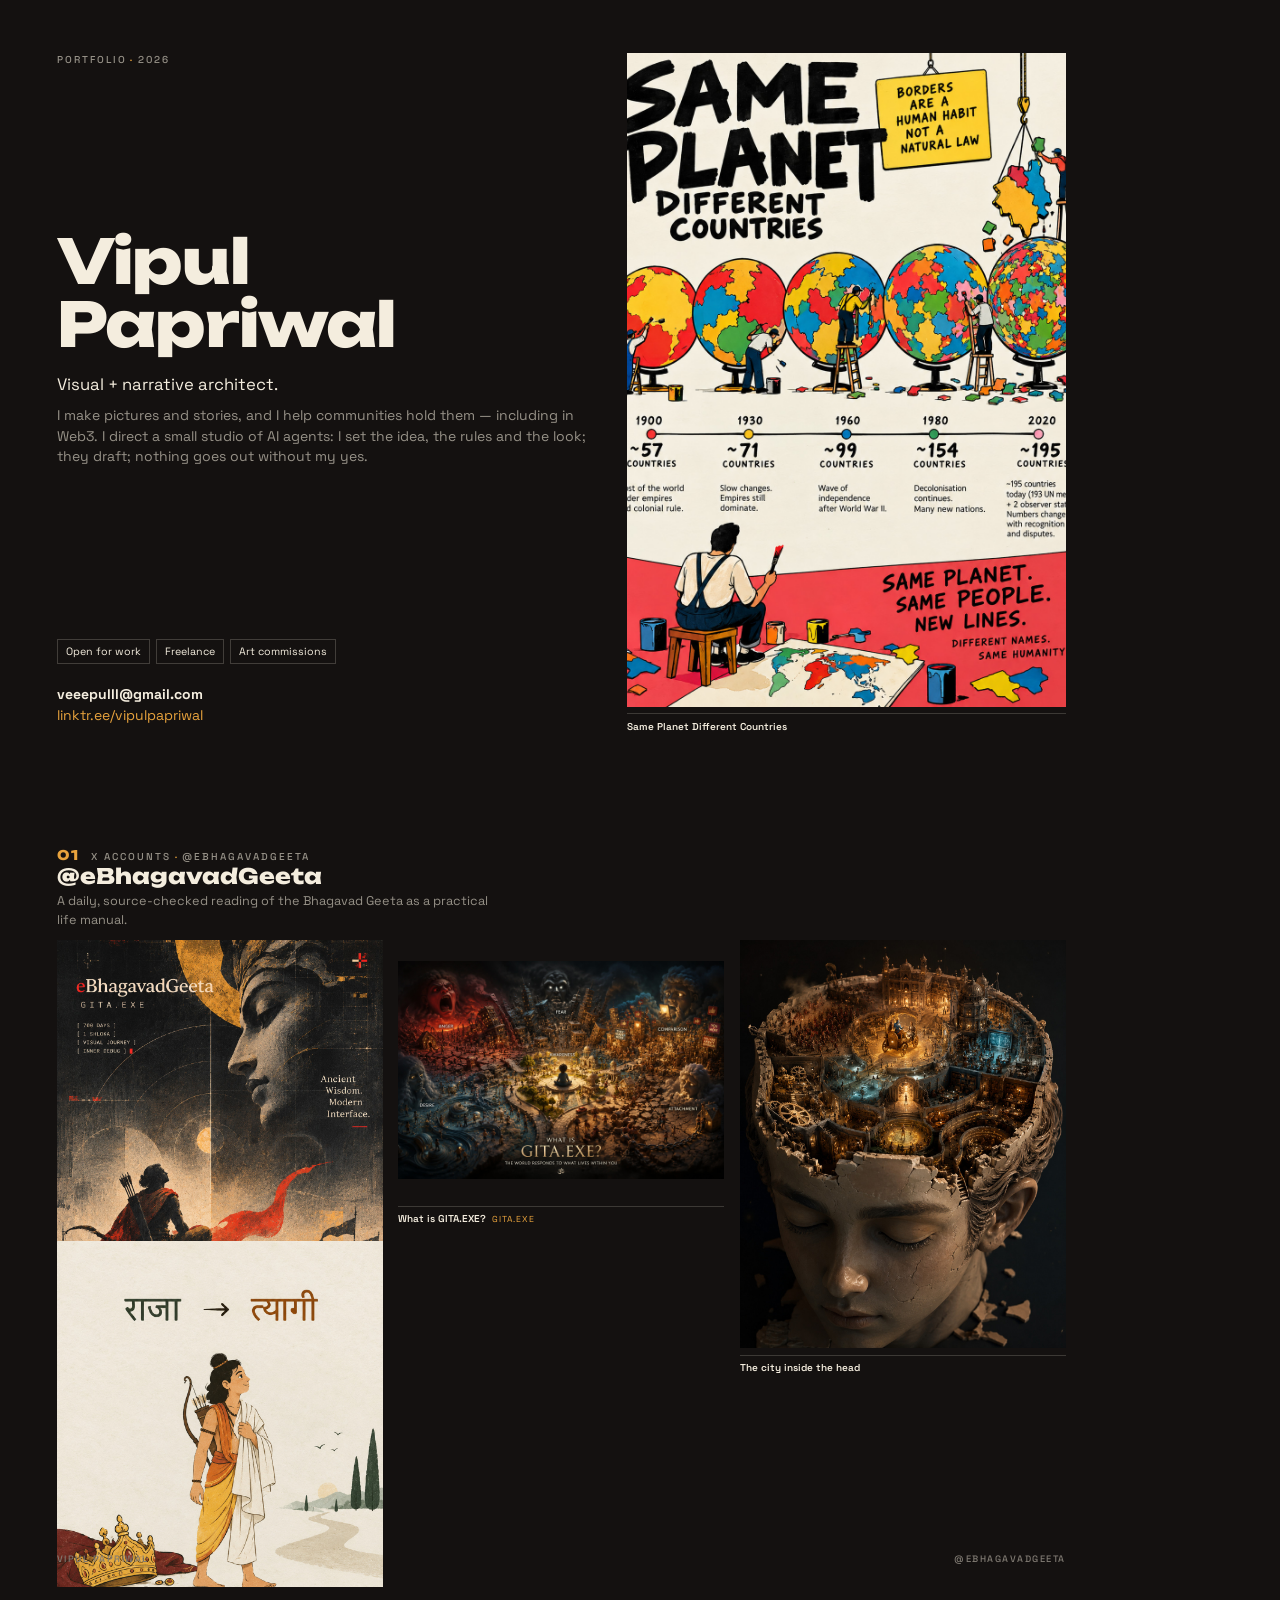
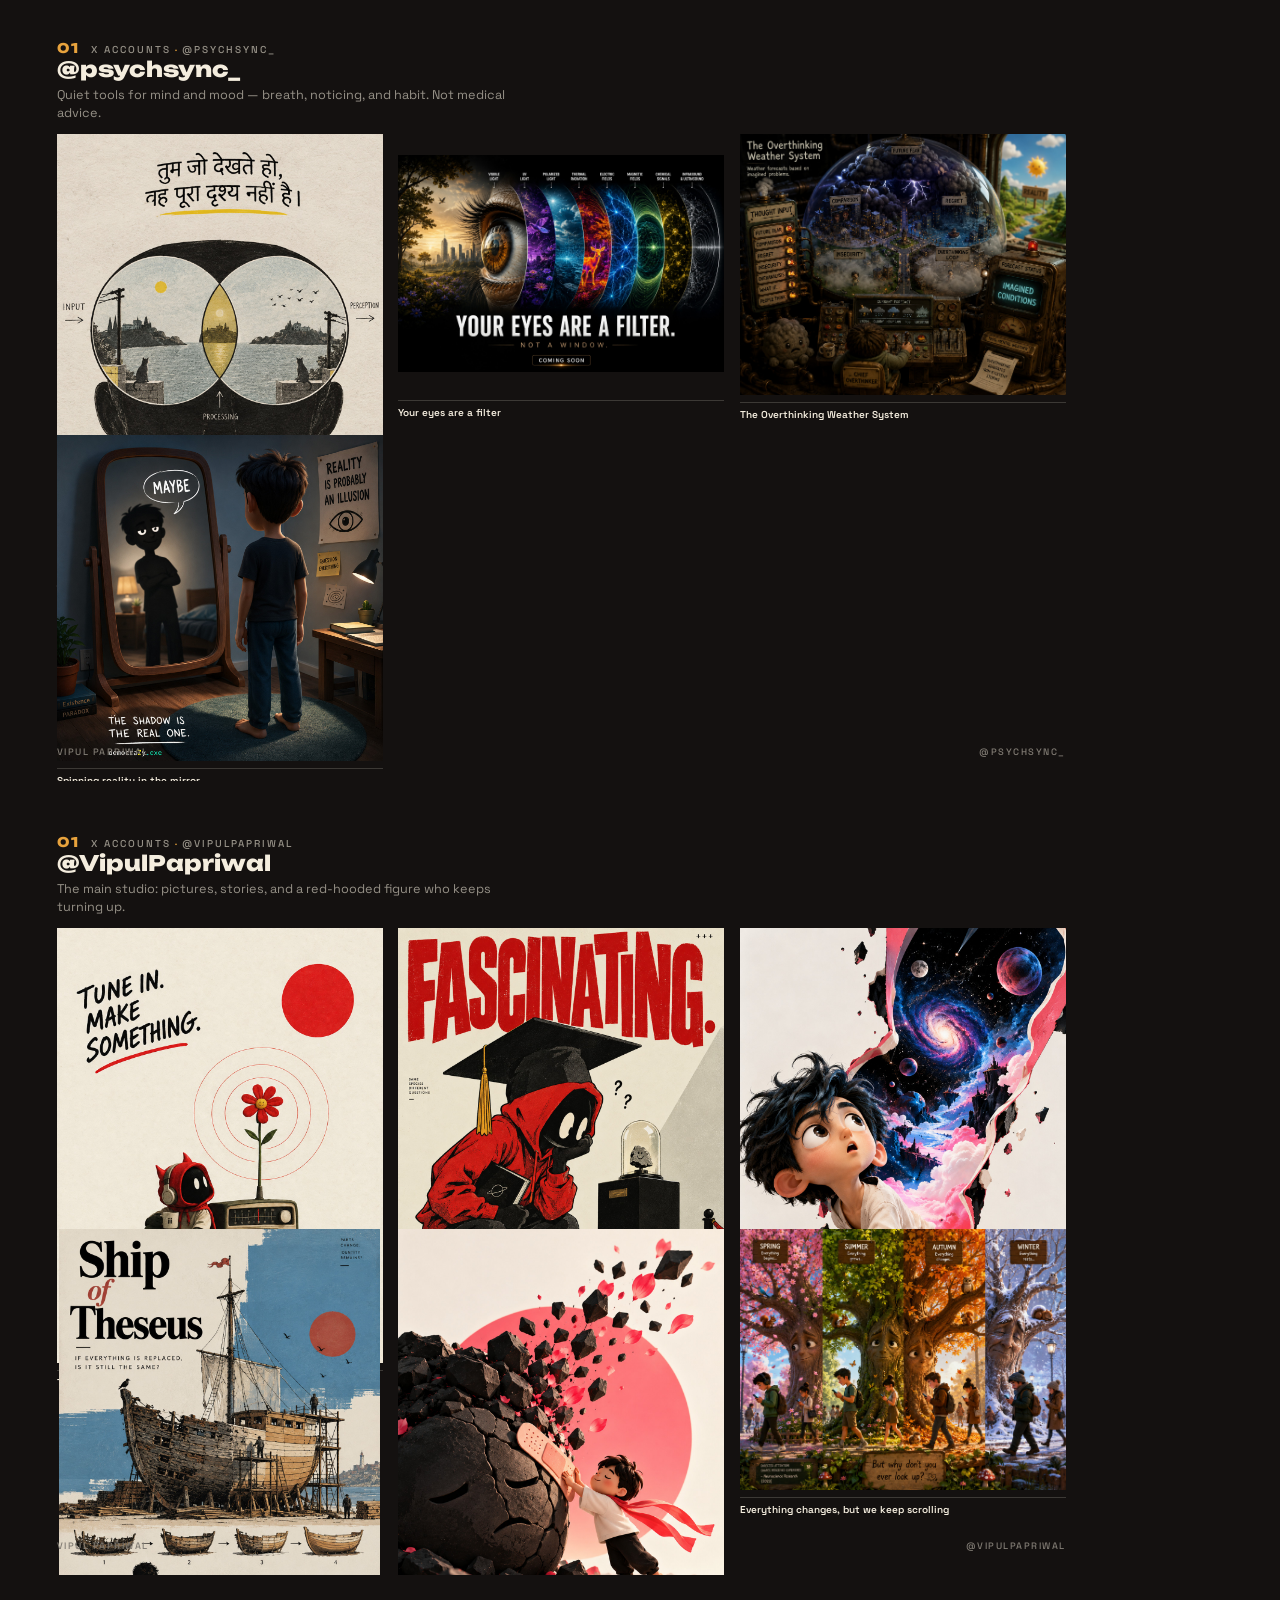
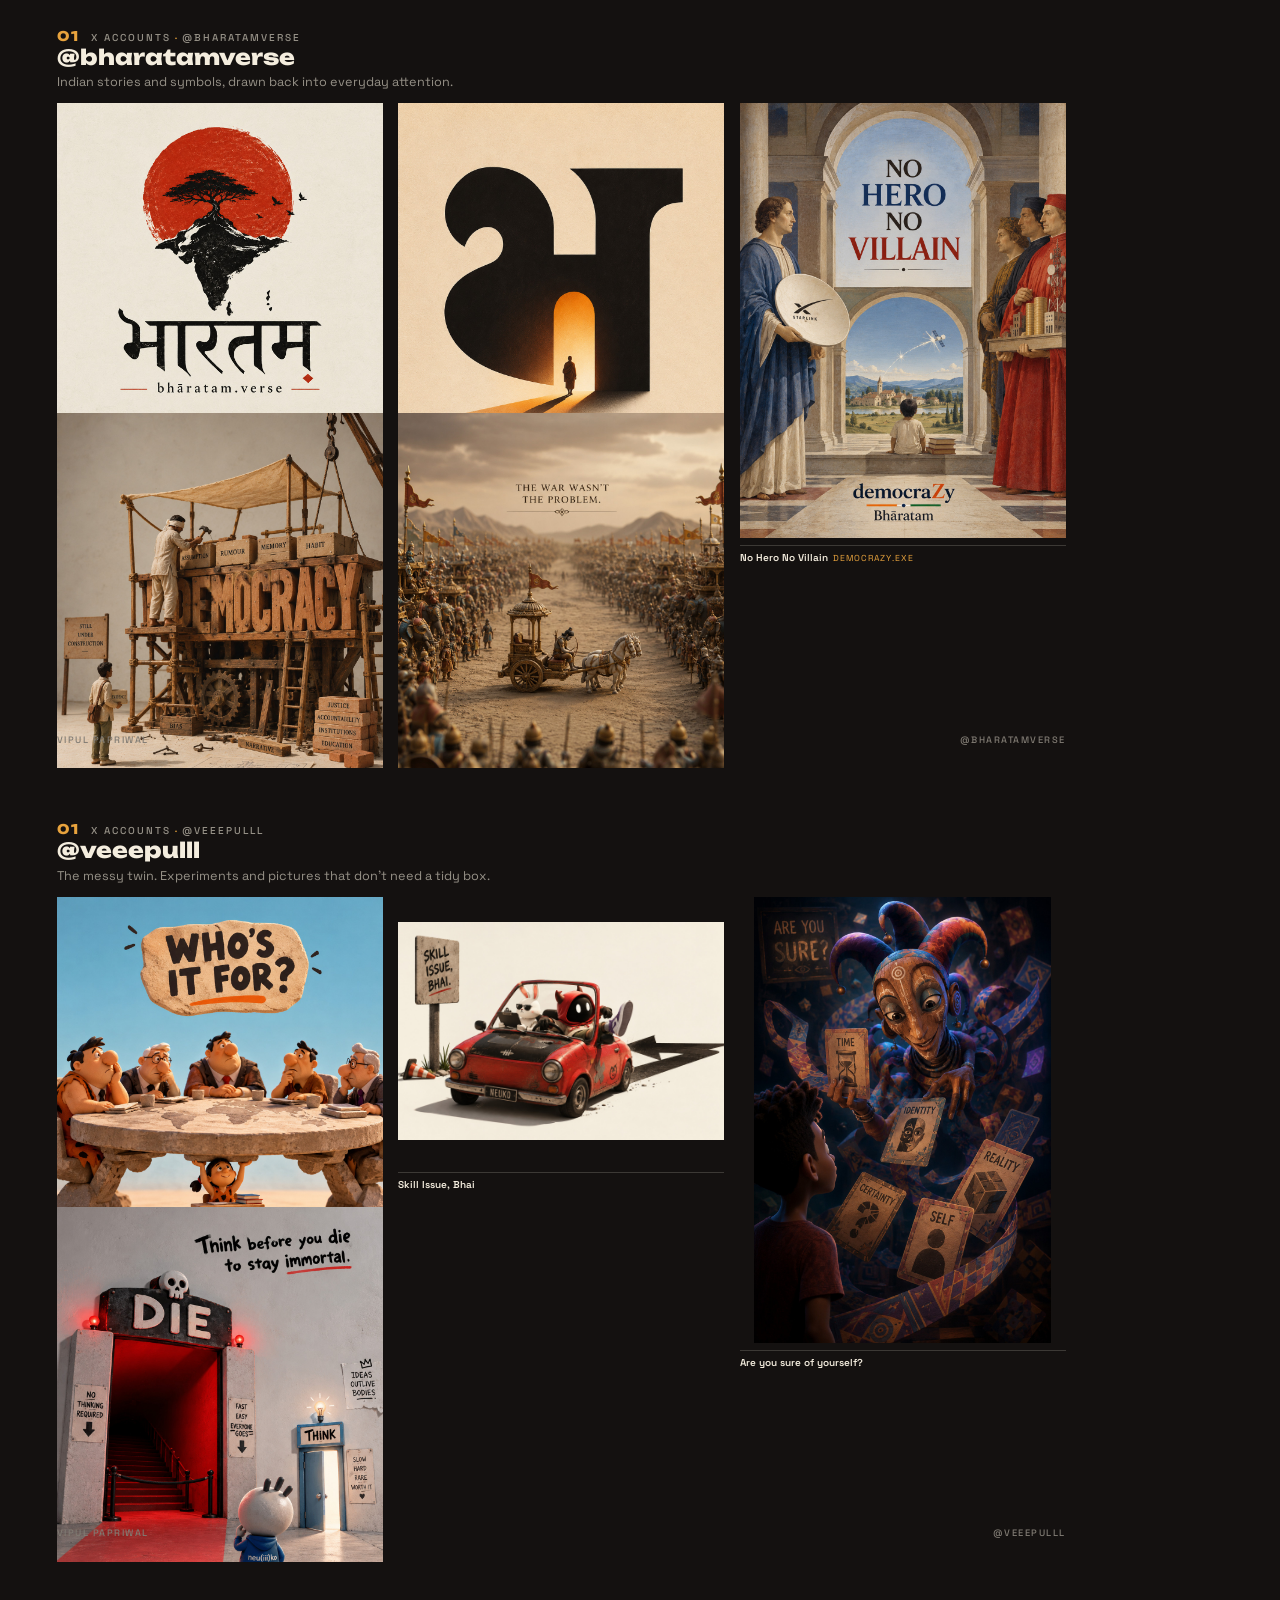
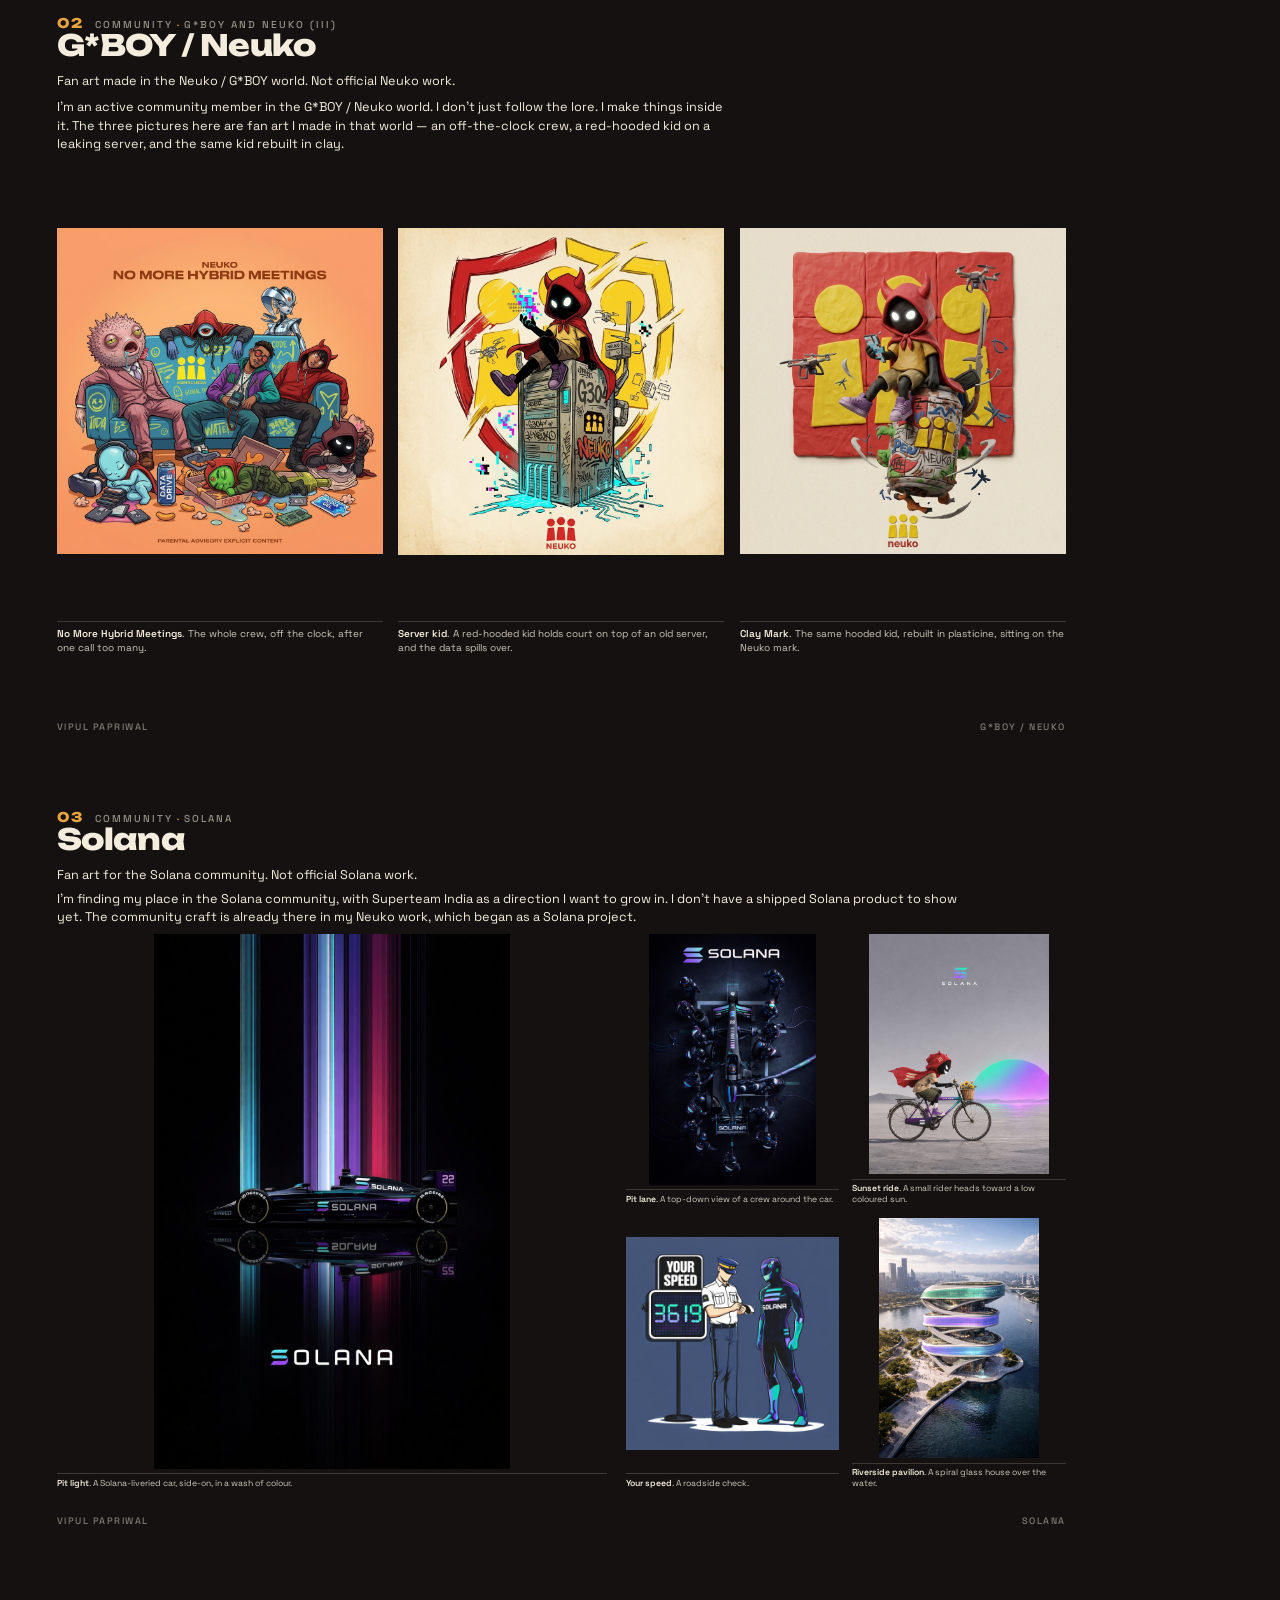
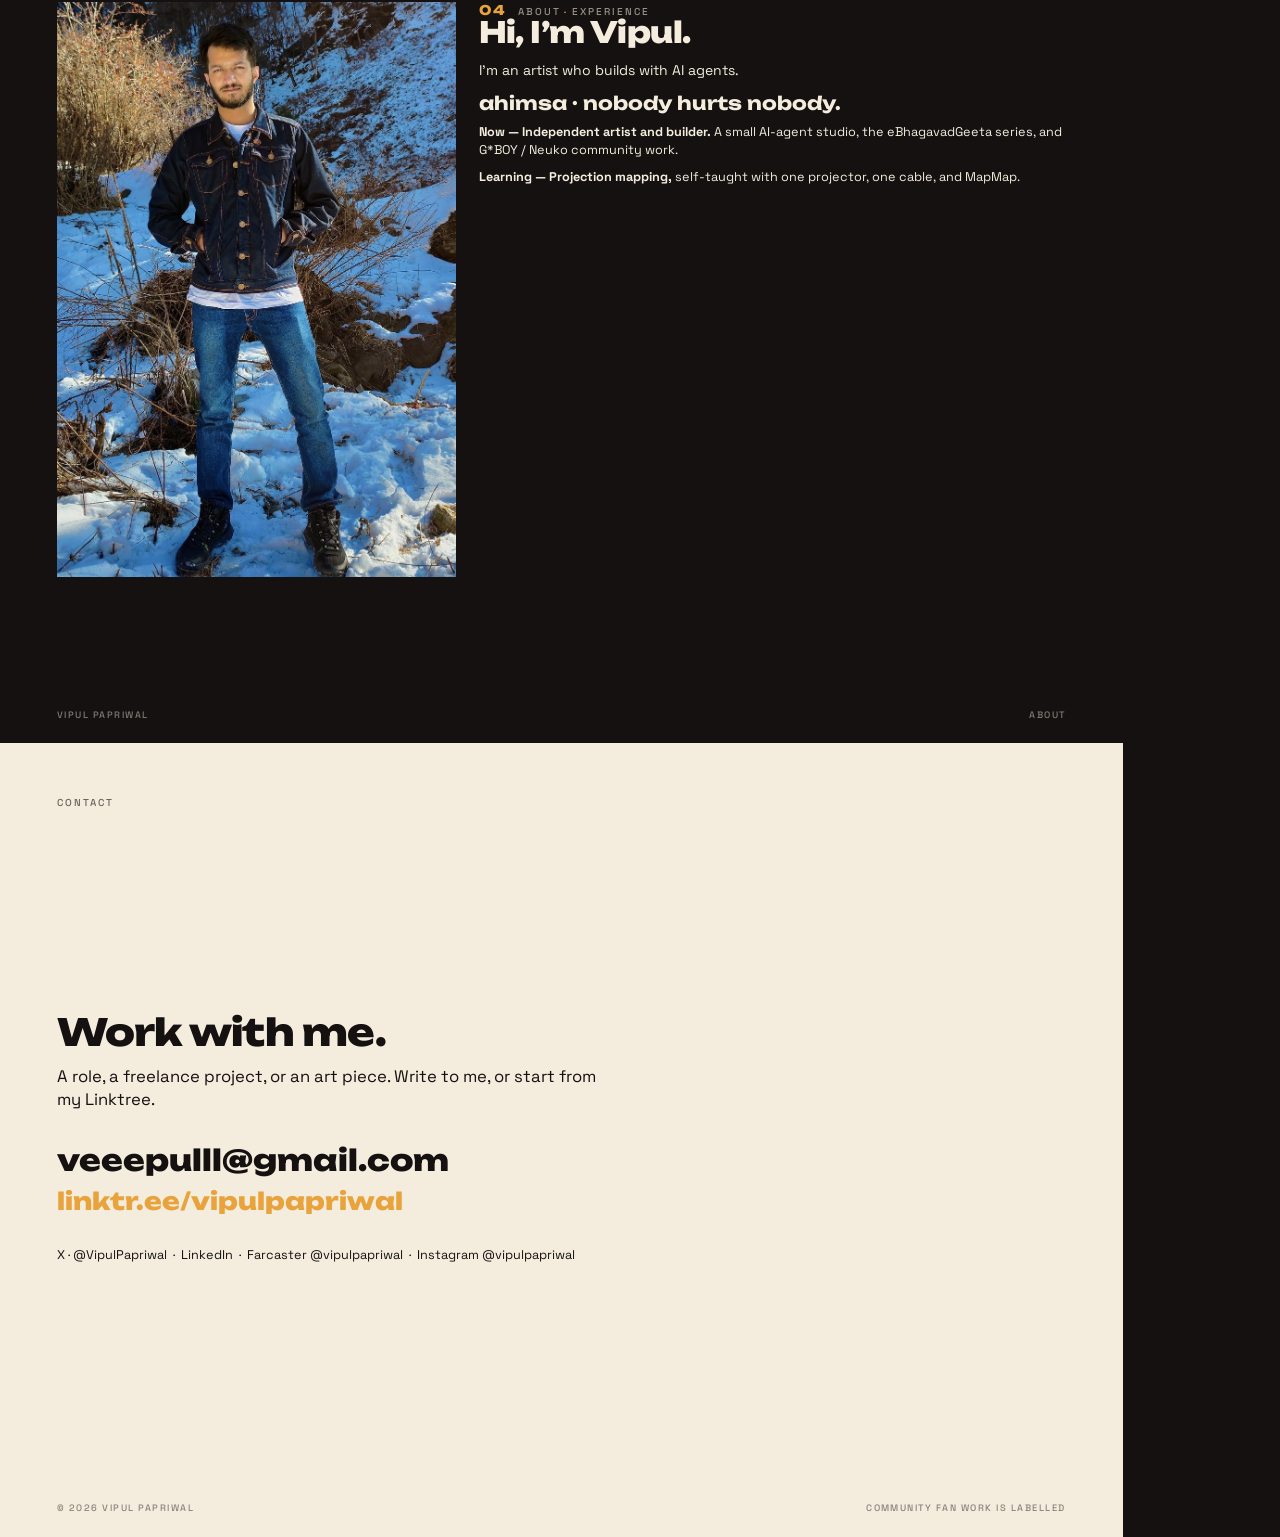
==== commit 5632b179: "Remove city and old job from site and PDF" ====
--- a/print.html
+++ b/print.html
@@ -52,7 +52,7 @@
 <section class="pg">
   <div class="row">
     <div class="col" style="flex:1.25;justify-content:space-between">
-      <div class="lb">Portfolio<i>·</i>2026<i>·</i>Indore, India</div>
+      <div class="lb">Portfolio<i>·</i>2026</div>
       <div>
         <h1>Vipul<br>Papriwal</h1>
         <p class="leadp">Visual + narrative architect.</p>
@@ -97,16 +97,14 @@
   <div class="row">
     <div class="col" style="flex:.85">
       <img class="photo" src="assets/img/portrait.jpg" alt="Vipul Papriwal in a denim jacket, standing in snow on a mountain trail" style="object-position:50% 28%">
-      <div class="cap">Indore, India</div>
     </div>
     <div class="col" style="flex:1.25;justify-content:space-between">
       <div>
         <div class="lb"><span class="n">04</span>About<i>·</i>experience</div>
         <h2>Hi, I’m Vipul.</h2>
-        <p>I’m an artist who builds with AI agents. Before this self-directed stretch I worked in customer support at Teleperformance, which taught me to stay calm, listen first and explain clearly.</p>
+        <p>I’m an artist who builds with AI agents.</p>
         <p style="font:700 14pt Unbounded,sans-serif;margin:3mm 0 2mm">ahimsa · nobody hurts nobody.</p>
         <p class="small"><b>Now — Independent artist and builder.</b> A small AI-agent studio, the eBhagavadGeeta series, and G*BOY / Neuko community work.</p>
-        <p class="small"><b>2018–19 — Customer Support Associate, Teleperformance,</b> Indore.</p>
         <p class="small"><b>Learning — Projection mapping,</b> self-taught with one projector, one cable, and MapMap.</p>
       </div>
     </div>
